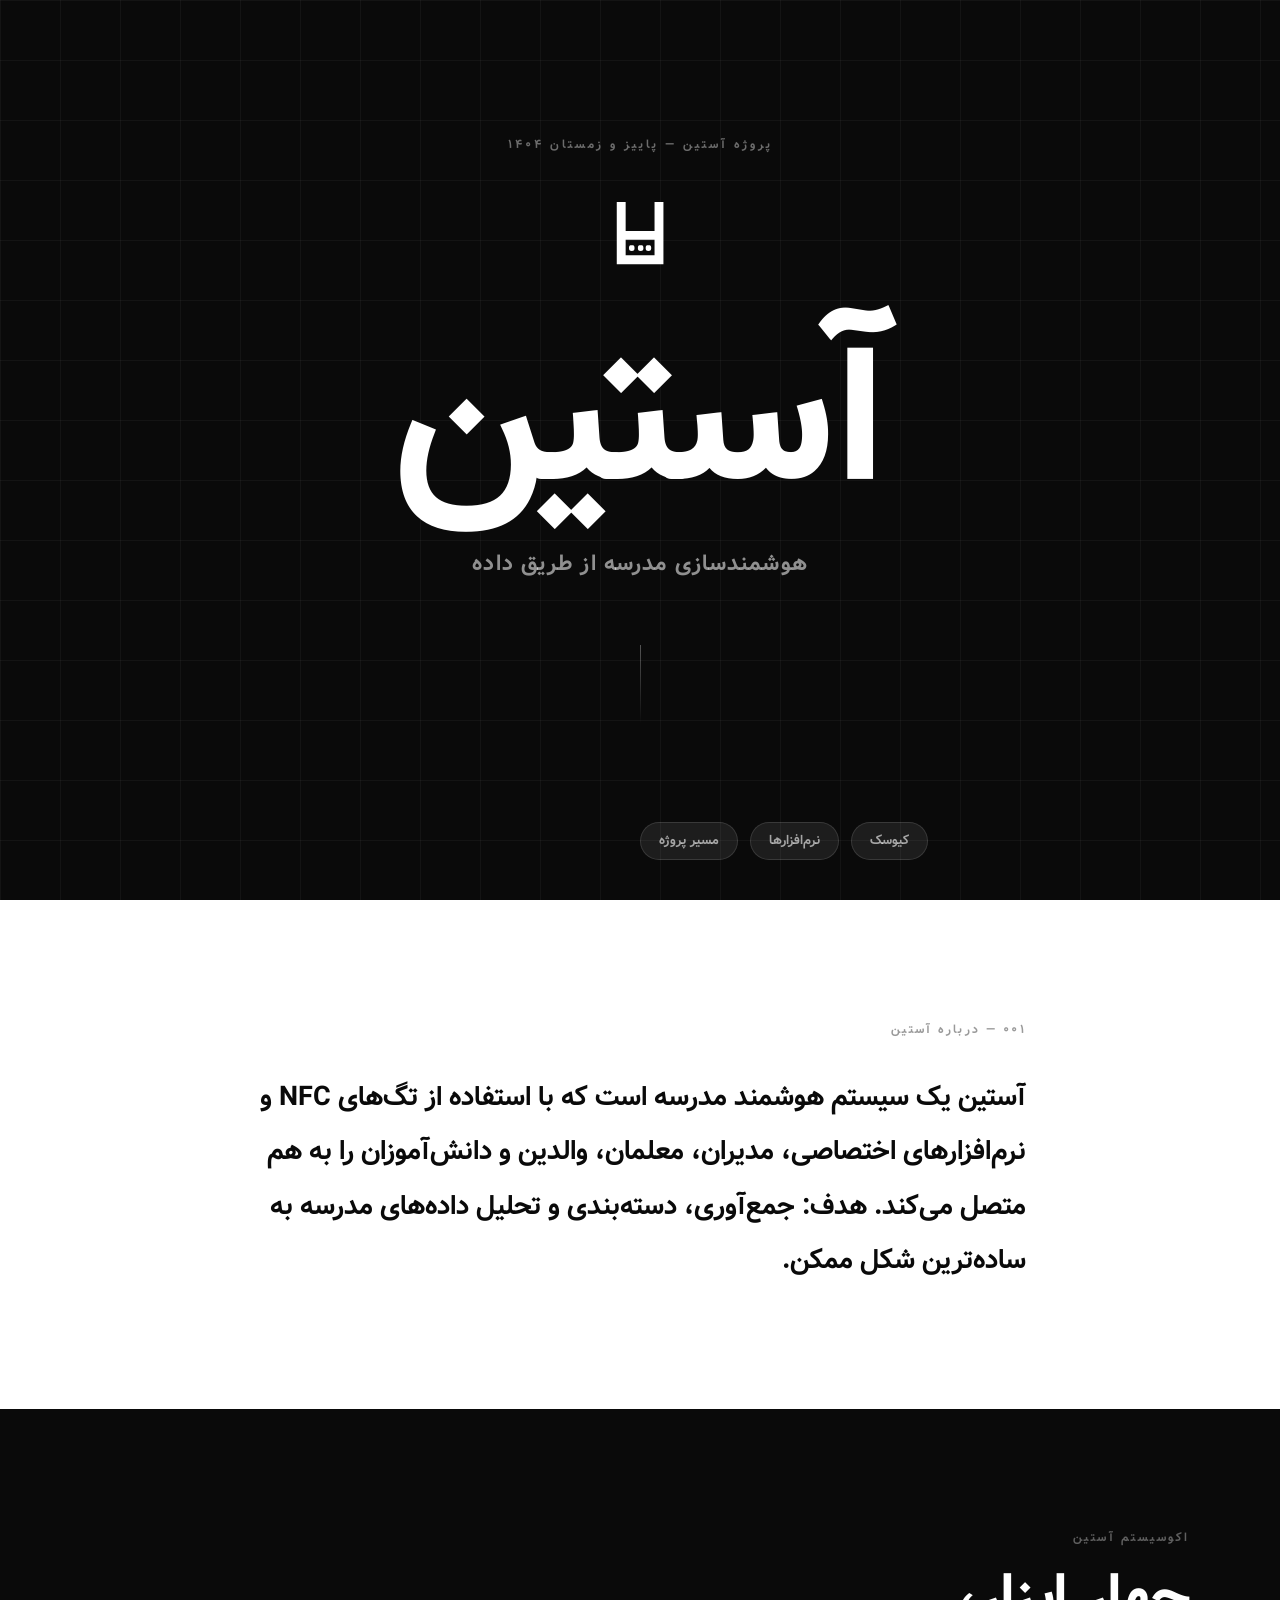
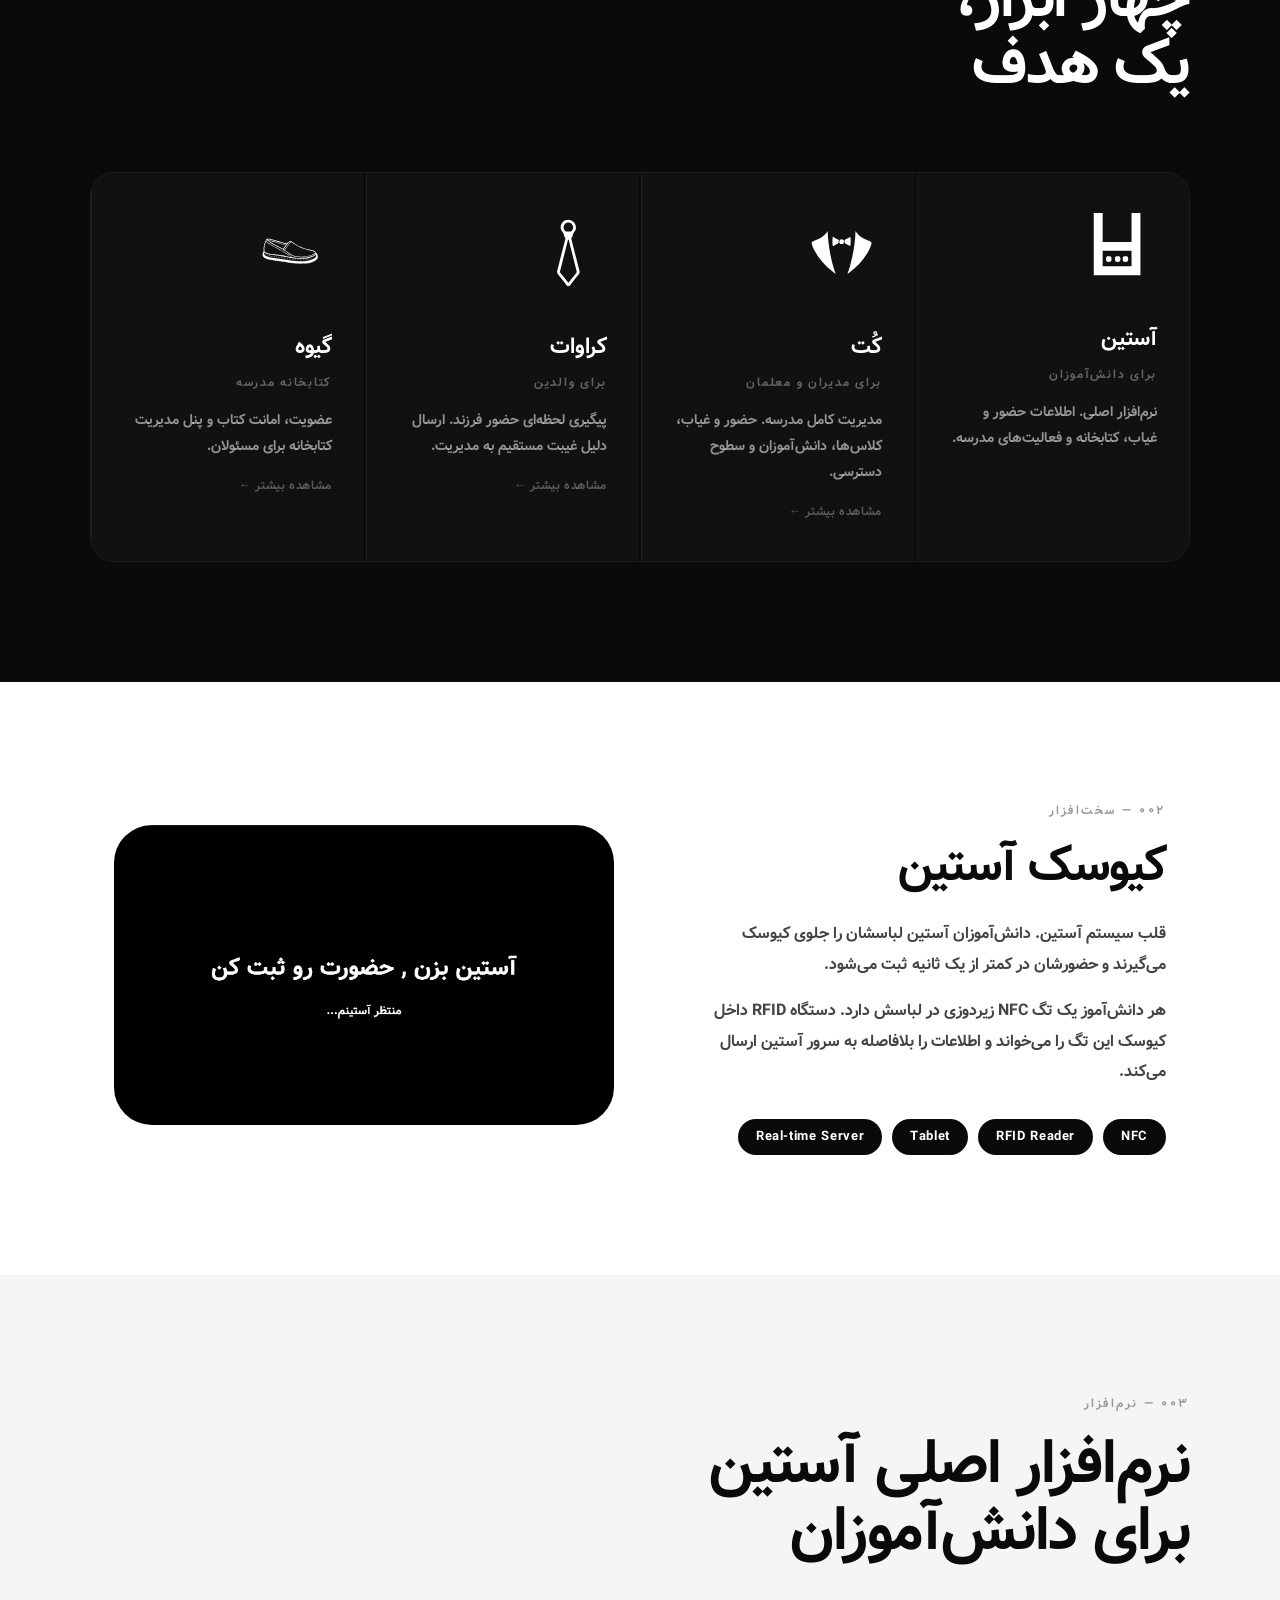
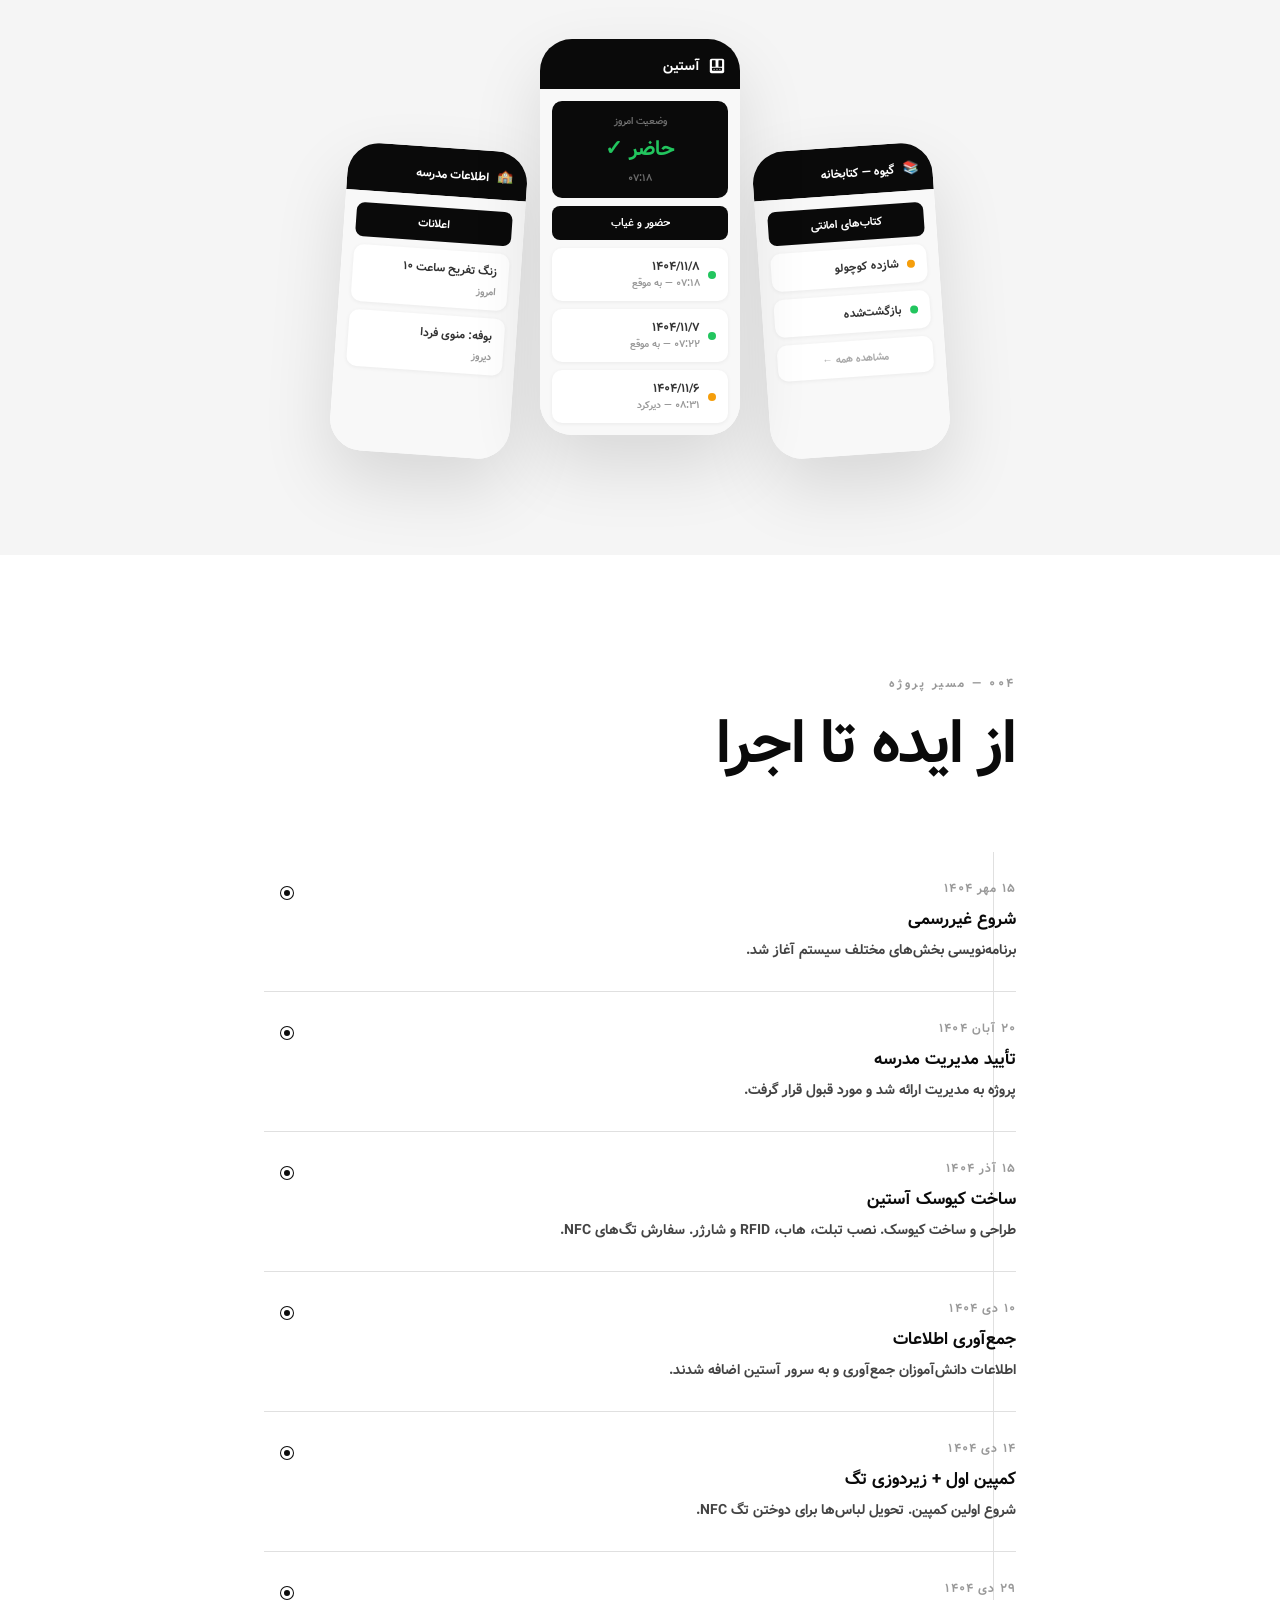
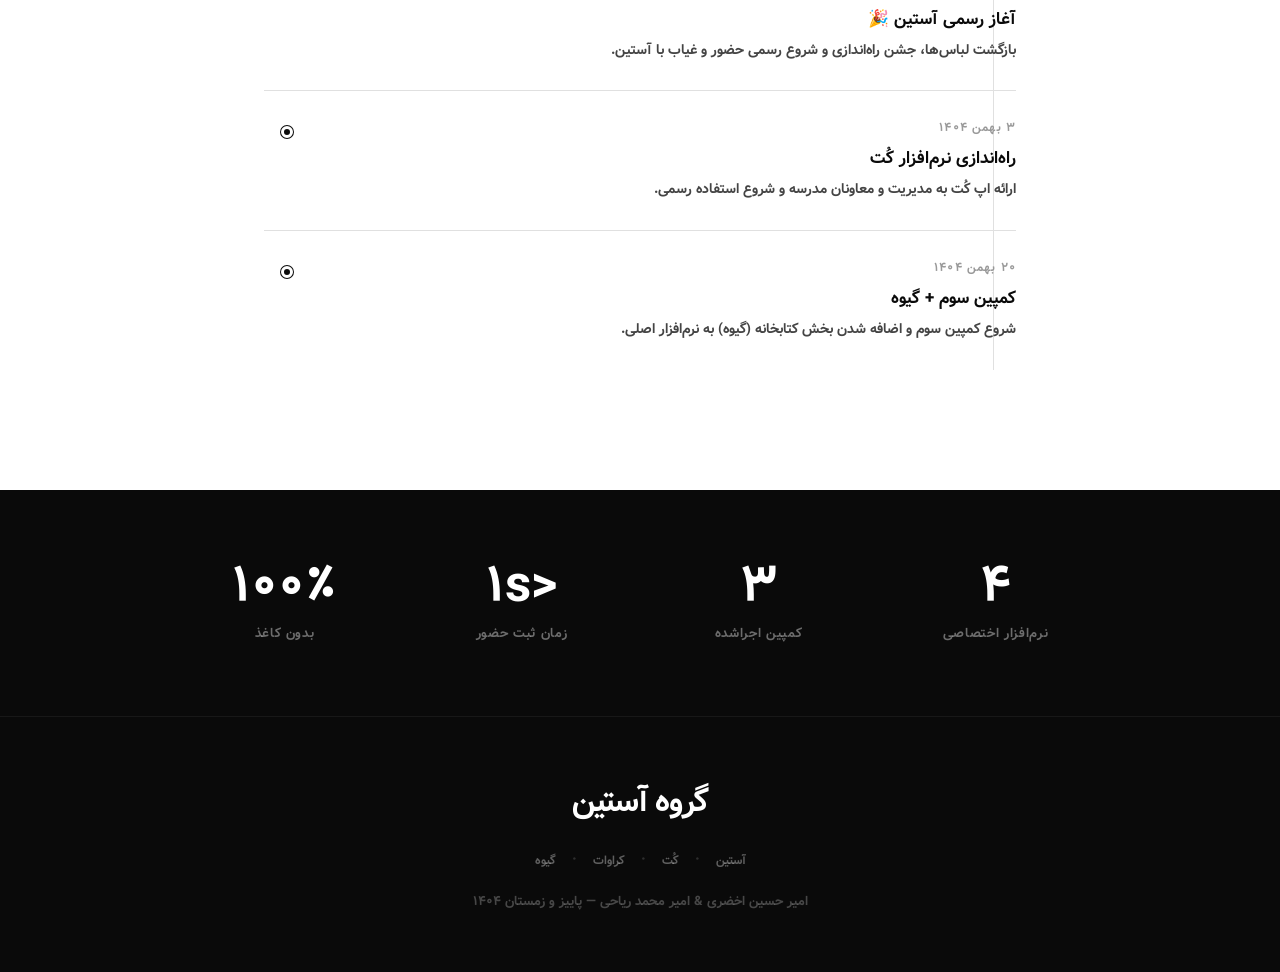
==== index.html @ 68e7158a "main commit" ====
<!DOCTYPE html>
<html lang="fa" dir="rtl">
<!-- Matomo -->
<script>
  var _paq = window._paq = window._paq || [];
  /* tracker methods like "setCustomDimension" should be called before "trackPageView" */
  _paq.push(['trackPageView']);
  _paq.push(['enableLinkTracking']);
  (function() {
    var u="//matomo-furat2.chbk.dev/";
    _paq.push(['setTrackerUrl', u+'matomo.php']);
    _paq.push(['setSiteId', '1']);
    var d=document, g=d.createElement('script'), s=d.getElementsByTagName('script')[0];
    g.async=true; g.src=u+'matomo.js'; s.parentNode.insertBefore(g,s);
  })();
</script>
<!-- End Matomo Code -->
<head>
  <meta charset="UTF-8">
  <meta name="viewport" content="width=device-width, initial-scale=1.0">
  <title>آستین — مدرسه هوشمند</title>
     <link rel="icon" href="./astin.svg" type="image/x-icon">

  <style>
    :root {
      --black: #0a0a0a;
      --white: #ffffff;
      --gray-1: #f5f5f5;
      --gray-2: #e0e0e0;
      --gray-3: #999;
      --gray-4: #444;
      --accent: #ffffff;
    }

    * { margin: 0; padding: 0; box-sizing: border-box; }

    html { scroll-behavior: smooth; }



@font-face {

  font-family: "Vazirmatn";

  src: url("./Vazir-Bold.ttf") format("truetype");

  font-weight: 100 900;

  font-style: normal;

}

    body {
      font-family: 'Vazirmatn', sans-serif;
      background: var(--white);
      color: var(--black);
      overflow-x: hidden;
    }

    

    /* ========== HERO ========== */
    .hero {
      background: var(--black);
      min-height: 100vh;
      display: flex;
      flex-direction: column;
      justify-content: center;
      align-items: center;
      text-align: center;
      padding: 80px 24px 120px;
      position: relative;
      overflow: hidden;
    }

    .hero::before {
      content: '';
      position: absolute;
      inset: 0;
      background-image:
        linear-gradient(rgba(255,255,255,0.04) 1px, transparent 1px),
        linear-gradient(90deg, rgba(255,255,255,0.04) 1px, transparent 1px);
      background-size: 60px 60px;
      pointer-events: none;
    }

    .hero-eyebrow {
      font-size: 0.75rem;
      font-weight: 600;
      letter-spacing: 0.25em;
      color: rgba(255,255,255,0.4);
      text-transform: uppercase;
      margin-bottom: 48px;
      opacity: 0;
      animation: fadeUp 0.6s ease 0.2s forwards;
    }

    .hero-logo {
      margin-bottom: 40px;
      opacity: 0;
      animation: fadeUp 0.7s ease 0.35s forwards;
    }

    .hero-logo svg {
      width: 90px; height: 90px;
      filter: drop-shadow(0 0 40px rgba(255,255,255,0.15));
    }

    .hero h1 {
      font-size: clamp(5rem, 18vw, 13rem);
      font-weight: 900;
      color: var(--white);
      line-height: 0.9;
      letter-spacing: -0.04em;
      opacity: 0;
      animation: fadeUp 0.8s ease 0.5s forwards;
    }

    .hero-tagline {
      font-size: clamp(1rem, 2.5vw, 1.4rem);
      font-weight: 300;
      color: rgba(255,255,255,0.55);
      margin-top: 28px;
      letter-spacing: 0.05em;
      opacity: 0;
      animation: fadeUp 0.7s ease 0.75s forwards;
    }

    .hero-divider {
      width: 1px;
      height: 80px;
      background: linear-gradient(to bottom, rgba(255,255,255,0.3), transparent);
      margin: 64px auto 0;
      opacity: 0;
      animation: fadeUp 0.6s ease 1s forwards;
    }

    /* ========== NAV PILLS ========== */
    .nav-pills {
      position: absolute;
      bottom: 40px;
      left: 50%;
      transform: translateX(-50%);
      display: flex;
      gap: 12px;
      opacity: 0;
      animation: fadeUp 0.6s ease 1.1s forwards;
    }

    .nav-pill {
      background: rgba(255,255,255,0.08);
      border: 1px solid rgba(255,255,255,0.12);
      color: rgba(255,255,255,0.6);
      padding: 8px 18px;
      border-radius: 100px;
      font-size: 0.8rem;
      font-weight: 500;
      text-decoration: none;
      transition: all 0.2s;
      white-space: nowrap;
    }

    .nav-pill:hover {
      background: rgba(255,255,255,0.15);
      color: #fff;
    }

    /* ========== INTRO ========== */
    .intro {
      padding: 120px 24px;
      max-width: 820px;
      margin: 0 auto;
    }

    .intro-number {
      font-size: 0.75rem;
      font-weight: 700;
      letter-spacing: 0.2em;
      color: var(--gray-3);
      margin-bottom: 32px;
    }

    .intro p {
      font-size: clamp(1.3rem, 2.8vw, 1.7rem);
      font-weight: 300;
      line-height: 2;
      color: var(--black);
      opacity: 0;
      transform: translateY(30px);
      transition: all 0.8s ease;
    }

    .intro p.visible {
      opacity: 1;
      transform: translateY(0);
    }

    .intro strong { font-weight: 800; }

    /* ========== ECOSYSTEM ========== */
    .ecosystem {
      background: var(--black);
      padding: 120px 24px;
    }

    .ecosystem-inner {
      max-width: 1100px;
      margin: 0 auto;
    }

    .section-label {
      font-size: 0.72rem;
      font-weight: 700;
      letter-spacing: 0.22em;
      text-transform: uppercase;
      color: rgba(255,255,255,0.35);
      margin-bottom: 20px;
    }

    .section-label.dark { color: var(--gray-3); }

    .section-title {
      font-size: clamp(2.2rem, 5vw, 3.8rem);
      font-weight: 900;
      color: var(--white);
      line-height: 1.1;
      letter-spacing: -0.02em;
      margin-bottom: 72px;
    }

    .section-title.dark { color: var(--black); }

    .apps-grid {
      display: grid;
      grid-template-columns: repeat(auto-fit, minmax(240px, 1fr));
      gap: 2px;
      border: 1px solid rgba(255,255,255,0.08);
      border-radius: 24px;
      overflow: hidden;
    }

    .app-card {
      background: #111;
      padding: 40px 32px;
      border-left: 1px solid rgba(255,255,255,0.06);
      opacity: 0;
      transform: translateY(24px);
      transition: all 0.5s ease;
      cursor: default;
    }

    .app-card:first-child { border-left: none; }

    .app-card.visible {
      opacity: 1;
      transform: translateY(0);
    }

    .app-card:hover { background: #1a1a1a; }

    a.app-card {
      cursor: pointer;
      display: block;
      text-decoration: none;
    }

    a.app-card:hover {
      background: #222;
      transform: translateY(-3px);
    }

    .app-link-hint {
      margin-top: 16px;
      font-size: 0.78rem;
      color: rgba(255,255,255,0.3);
      font-weight: 600;
      letter-spacing: 0.05em;
      transition: color 0.2s;
    }

    a.app-card:hover .app-link-hint { color: rgba(255,255,255,0.7); }

    .app-icon {
      font-size: 2rem;
      margin-bottom: 20px;
      display: block;
    }

    .app-name {
      font-size: 1.4rem;
      font-weight: 800;
      color: var(--white);
      margin-bottom: 10px;
      letter-spacing: -0.01em;
    }

    .app-for {
      font-size: 0.72rem;
      font-weight: 600;
      letter-spacing: 0.15em;
      color: rgba(255,255,255,0.35);
      margin-bottom: 16px;
      text-transform: uppercase;
    }

    .app-desc {
      font-size: 0.9rem;
      color: rgba(255,255,255,0.55);
      line-height: 1.8;
    }

    /* ========== KIOSK SECTION ========== */
    .kiosk-section {
      padding: 120px 24px;
      max-width: 1100px;
      margin: 0 auto;
      display: grid;
      grid-template-columns: 1fr 1fr;
      gap: 80px;
      align-items: center;
    }

    .kiosk-text h2 {
      font-size: clamp(2rem, 4vw, 3rem);
      font-weight: 900;
      line-height: 1.15;
      letter-spacing: -0.02em;
      margin-bottom: 24px;
      margin-top: 20px;
    }

    .kiosk-text p {
      font-size: 1rem;
      color: var(--gray-4);
      line-height: 1.9;
      margin-bottom: 16px;
    }

    .tech-tags {
      display: flex;
      flex-wrap: wrap;
      gap: 10px;
      margin-top: 32px;
    }

    .tech-tag {
      background: var(--black);
      color: var(--white);
      padding: 8px 18px;
      border-radius: 100px;
      font-size: 0.8rem;
      font-weight: 600;
      letter-spacing: 0.05em;
    }

    .kiosk-visual {
      opacity: 0;
      transform: translateX(-30px);
      transition: all 0.8s ease;
    }

    .kiosk-visual.visible {
      opacity: 1;
      transform: translateX(0);
    }

    /* ========== APP SECTION ========== */
    .app-section {
      background: var(--gray-1);
      padding: 120px 24px;
    }

    .app-inner { max-width: 1100px; margin: 0 auto; }

    .phones-row {
      display: flex;
      gap: 20px;
      margin-top: 64px;
      justify-content: center;
      align-items: flex-end;
    }

    .phone-mock {
      background: var(--white);
      border-radius: 32px;
      box-shadow: 0 30px 70px rgba(0,0,0,0.12);
      overflow: hidden;
      opacity: 0;
      transition: all 0.7s ease;
    }

    .phone-mock.visible { opacity: 1; }

    .phone-mock:nth-child(1) { width: 180px; transform: rotate(-4deg) translateY(20px); }
    .phone-mock:nth-child(2) { width: 200px; transform: translateY(0); z-index: 2; }
    .phone-mock:nth-child(3) { width: 180px; transform: rotate(4deg) translateY(20px); }

    .phone-mock:nth-child(1).visible { transform: rotate(-4deg) translateY(20px); }
    .phone-mock:nth-child(2).visible { transform: translateY(0); }
    .phone-mock:nth-child(3).visible { transform: rotate(4deg) translateY(20px); }

    .p-header {
      padding: 16px 14px 12px;
      font-size: 0.8rem;
      font-weight: 700;
      display: flex;
      align-items: center;
      gap: 8px;
      color: var(--white);
    }

    .p-body {
      padding: 12px;
      display: flex;
      flex-direction: column;
      gap: 8px;
      background: #f8f8f8;
      min-height: 260px;
    }

    .p-row {
      background: var(--white);
      border-radius: 10px;
      padding: 10px 12px;
      font-size: 0.72rem;
      color: #333;
      display: flex;
      align-items: center;
      gap: 8px;
      box-shadow: 0 1px 4px rgba(0,0,0,0.06);
    }

    .p-dot {
      width: 8px; height: 8px;
      border-radius: 50%;
      flex-shrink: 0;
    }

    .p-chip {
      background: var(--black);
      color: var(--white);
      border-radius: 8px;
      padding: 8px 10px;
      font-size: 0.7rem;
      font-weight: 700;
      text-align: center;
    }

    /* ========== TIMELINE ========== */
    .timeline-section {
      padding: 120px 24px;
      max-width: 800px;
      margin: 0 auto;
    }

    .timeline {
      margin-top: 60px;
      position: relative;
    }

    .timeline::before {
      content: '';
      position: absolute;
      right: 22px;
      top: 0; bottom: 0;
      width: 1px;
      background: var(--gray-2);
    }

    .tl-item {
      display: grid;
      grid-template-columns: 1fr 46px;
      gap: 20px;
      padding: 28px 0;
      border-bottom: 1px solid var(--gray-2);
      opacity: 0;
      transform: translateX(20px);
      transition: all 0.5s ease;
    }

    .tl-item:last-child { border-bottom: none; }
    .tl-item.visible { opacity: 1; transform: translateX(0); }

    .tl-date {
      font-size: 0.72rem;
      font-weight: 700;
      letter-spacing: 0.1em;
      color: var(--gray-3);
      margin-bottom: 8px;
    }

    .tl-title {
      font-size: 1.05rem;
      font-weight: 700;
      color: var(--black);
      margin-bottom: 6px;
    }

    .tl-desc {
      font-size: 0.88rem;
      color: var(--gray-4);
      line-height: 1.7;
    }

    .tl-dot-wrap {
      display: flex;
      justify-content: center;
      padding-top: 4px;
    }

    .tl-dot {
      width: 12px; height: 12px;
      border-radius: 50%;
      background: var(--black);
      border: 3px solid var(--white);
      box-shadow: 0 0 0 1px var(--black);
      flex-shrink: 0;
      margin-top: 3px;
    }

    /* ========== STATS ========== */
    .stats-bar {
      background: var(--black);
      padding: 72px 24px;
    }

    .stats-inner {
      max-width: 900px;
      margin: 0 auto;
      display: grid;
      grid-template-columns: repeat(auto-fit, minmax(180px, 1fr));
      gap: 48px;
      text-align: center;
    }

    .stat-item {
      opacity: 0;
      transform: translateY(20px);
      transition: all 0.6s ease;
    }

    .stat-item.visible { opacity: 1; transform: translateY(0); }

    .stat-num {
      font-size: 3.2rem;
      font-weight: 900;
      color: var(--white);
      line-height: 1;
    }

    .stat-label {
      font-size: 0.82rem;
      color: rgba(255,255,255,0.4);
      margin-top: 10px;
      letter-spacing: 0.05em;
    }

    /* ========== FOOTER ========== */
    footer {
      background: var(--black);
      border-top: 1px solid rgba(255,255,255,0.06);
      padding: 60px 24px;
      display: flex;
      flex-direction: column;
      align-items: center;
      gap: 20px;
      text-align: center;
    }

    .footer-logo {
      font-size: 2rem;
      font-weight: 900;
      color: var(--white);
      letter-spacing: -0.04em;
    }

    .footer-apps {
      display: flex;
      gap: 16px;
      flex-wrap: wrap;
      justify-content: center;
    }

    .footer-app {
      font-size: 0.78rem;
      color: rgba(255,255,255,0.35);
      font-weight: 500;
    }

    .footer-sep { color: rgba(255,255,255,0.15); }

    footer p {
      font-size: 0.8rem;
      color: rgba(255,255,255,0.25);
    }

    /* ========== ANIMATIONS ========== */
    @keyframes fadeUp {
      from { opacity: 0; transform: translateY(28px); }
      to   { opacity: 1; transform: translateY(0); }
    }

    @keyframes pulse {
      0%, 100% { opacity: 1; }
      50% { opacity: 0.4; }
    }

    /* ========== RESPONSIVE ========== */
    @media (max-width: 768px) {
      .kiosk-section { grid-template-columns: 1fr; gap: 48px; }
      .phones-row .phone-mock:nth-child(1),
      .phones-row .phone-mock:nth-child(3) { display: none; }
      .phone-mock:nth-child(2) { width: 220px !important; }
    }

    /* ========== IMAGE STYLES ========== */
    img[src$="./astin.svg"] {
      filter: invert(1) brightness(2);
      width: 80px;
      height: 80px;
    }

    img[src$="./keravat.svg"] {
      filter: brightness(0) saturate(100%) invert(100%);
      width: 80px;
      height: 80px;
    }

    img[src$="./geve.svg"] {
      filter: brightness(0) saturate(100%) invert(100%);
      width: 80px;
      height: 80px;
      object-fit: cover;
    }

    img[src$="./cote.svg"] {
      filter: invert(1) brightness(2);
      width: 80px;
      height: 80px;
    }

    .kiosk-box img {
      width: 80px;
      height: 80px;
      border-radius: 10%;
      object-fit: cover;
    }

    img[src$="./kiosk.png"] {
      width: 500px;
      height: 300px;
      border-radius: 1cm;
      object-fit: cover;
    }
    a { 
      text-decoration: none;
    }
  </style>
</head>
<body>

<!-- ===== HERO ===== -->
<section class="hero">
  <div class="hero-eyebrow">پروژه آستین — پاییز و زمستان ۱۴۰۴</div>

  <div class="hero-logo">
    <img src="./astin.svg" alt="">
  </div>

  <h1>آستین</h1>
  <p class="hero-tagline">هوشمندسازی مدرسه از طریق داده</p>

  <div class="hero-divider"></div>

  <nav class="nav-pills">
    <a href="#kiosk" class="nav-pill">کیوسک</a>
    <a href="#apps" class="nav-pill">نرم‌افزارها</a>
    <a href="#timeline" class="nav-pill">مسیر پروژه</a>
  </nav>
</section>

<!-- ===== INTRO ===== -->
<section class="intro">
  <div class="intro-number">۰۰۱ — درباره آستین</div>
  <p>
    آستین یک سیستم <strong>هوشمند مدرسه</strong> است که با استفاده از
    <strong>تگ‌های NFC</strong> و نرم‌افزارهای اختصاصی، مدیران، معلمان،
    والدین و دانش‌آموزان را به هم متصل می‌کند.
    هدف: <strong>جمع‌آوری، دسته‌بندی و تحلیل داده‌های مدرسه</strong>
    به ساده‌ترین شکل ممکن.
  </p>
</section>

<!-- ===== ECOSYSTEM ===== -->
<section class="ecosystem">
  <div class="ecosystem-inner">
    <div class="section-label">اکوسیستم آستین</div>
    <h2 class="section-title">چهار ابزار،<br>یک هدف</h2>

    <div class="apps-grid">
      <div class="app-card">
        <img src="./astin.svg" alt="">
        <span class="app-icon"></span>
        <div class="app-name">آستین</div>
        <div class="app-for">برای دانش‌آموزان</div>
        <p class="app-desc">نرم‌افزار اصلی. اطلاعات حضور و غیاب، کتابخانه و فعالیت‌های مدرسه.</p>
      </div>
      <a href="/coat" class="app-card">
        <span class="app-icon">
          <img src="./cote.svg" alt="">
        </span>
        <div class="app-name">کُت</div>
        <div class="app-for">برای مدیران و معلمان</div>
        <p class="app-desc">مدیریت کامل مدرسه. حضور و غیاب، کلاس‌ها، دانش‌آموزان و سطوح دسترسی.</p>
        <div class="app-link-hint">مشاهده بیشتر ←</div>
      </a>
      <a href="/keravat" class="app-card">
        <span class="app-icon">
          <img src="./keravat.svg" alt="">
        </span>
        <div class="app-name">کراوات</div>
        <div class="app-for">برای والدین</div>
        <p class="app-desc">پیگیری لحظه‌ای حضور فرزند. ارسال دلیل غیبت مستقیم به مدیریت.</p>
        <div class="app-link-hint">مشاهده بیشتر ←</div>
      </a>
      <a href="/giveh" class="app-card">
        <span class="app-icon">
          <img src="./geve.svg" alt="">
        </span>
        <div class="app-name">گیوه</div>
        <div class="app-for">کتابخانه مدرسه</div>
        <p class="app-desc">عضویت، امانت کتاب و پنل مدیریت کتابخانه برای مسئولان.</p>
        <div class="app-link-hint">مشاهده بیشتر ←</div>
      </a>
    </div>
  </div>
</section>

<!-- ===== KIOSK ===== -->
<section class="kiosk-section" id="kiosk">
  <div class="kiosk-text">
    <div class="section-label dark">۰۰۲ — سخت‌افزار</div>
    <h2>کیوسک آستین</h2>
    <p>
      قلب سیستم آستین. دانش‌آموزان آستین لباسشان را جلوی کیوسک می‌گیرند
      و حضورشان در کمتر از یک ثانیه ثبت می‌شود.
    </p>
    <p>
      هر دانش‌آموز یک <strong>تگ NFC زیردوزی</strong> در لباسش دارد.
      دستگاه RFID داخل کیوسک این تگ را می‌خواند و اطلاعات را
      بلافاصله به سرور آستین ارسال می‌کند.
    </p>
    <div class="tech-tags">
      <span class="tech-tag">NFC</span>
      <span class="tech-tag">RFID Reader</span>
      <span class="tech-tag">Tablet</span>
      <span class="tech-tag">Real-time Server</span>
    </div>
  </div>

  <div class="kiosk-visual">
    <img src="./kiosk.png" alt="">
  </div>
</section>

<!-- ===== APP SECTION ===== -->
<section class="app-section" id="apps">
  <div class="app-inner">
    <div class="section-label dark">۰۰۳ — نرم‌افزار</div>
    <h2 class="section-title dark">نرم‌افزار اصلی آستین<br>برای دانش‌آموزان</h2>

    <div class="phones-row">
      <div class="phone-mock">
        <div class="p-header" style="background:#0a0a0a;">
          <span>📚</span>
          <span style="font-size:0.75rem;">گیوه — کتابخانه</span>
        </div>
        <div class="p-body">
          <div class="p-chip">کتاب‌های امانتی</div>
          <div class="p-row">
            <div class="p-dot" style="background:#f59e0b;"></div>
            <span>شازده کوچولو</span>
          </div>
          <div class="p-row">
            <div class="p-dot" style="background:#22c55e;"></div>
            <span>بازگشت‌شده</span>
          </div>
          <div class="p-row" style="color:#aaa; font-size:0.65rem; justify-content:center;">مشاهده همه ←</div>
        </div>
      </div>

      <div class="phone-mock">
        <div class="p-header" style="background:#0a0a0a; font-size:0.9rem;">
          <svg width="18" height="18" viewBox="0 0 100 100" fill="white">
            <rect x="10" y="10" width="80" height="80" rx="10" fill="white"/>
            <rect x="22" y="18" width="20" height="36" rx="3" fill="#0a0a0a"/>
            <rect x="58" y="18" width="20" height="36" rx="3" fill="#0a0a0a"/>
            <rect x="22" y="60" width="56" height="16" rx="4" fill="#0a0a0a"/>
            <circle cx="34" cy="68" r="3" fill="white"/>
            <circle cx="50" cy="68" r="3" fill="white"/>
            <circle cx="66" cy="68" r="3" fill="white"/>
          </svg>
          <span>آستین</span>
        </div>
        <div class="p-body">
          <div style="background:#0a0a0a; border-radius:10px; padding:12px; color:#fff; text-align:center;">
            <div style="font-size:0.65rem; color:rgba(255,255,255,0.4); margin-bottom:4px;">وضعیت امروز</div>
            <div style="font-size:1.3rem; font-weight:900; color:#22c55e;">حاضر ✓</div>
            <div style="font-size:0.65rem; color:rgba(255,255,255,0.4); margin-top:4px;">۰۷:۱۸</div>
          </div>
          <div class="p-chip">حضور و غیاب</div>
          <div class="p-row">
            <div class="p-dot" style="background:#22c55e;"></div>
            <div>
              <div style="font-size:0.72rem; font-weight:700;">۱۴۰۴/۱۱/۸</div>
              <div style="font-size:0.62rem; color:#999;">۰۷:۱۸ — به موقع</div>
            </div>
          </div>
          <div class="p-row">
            <div class="p-dot" style="background:#22c55e;"></div>
            <div>
              <div style="font-size:0.72rem; font-weight:700;">۱۴۰۴/۱۱/۷</div>
              <div style="font-size:0.62rem; color:#999;">۰۷:۲۲ — به موقع</div>
            </div>
          </div>
          <div class="p-row">
            <div class="p-dot" style="background:#f59e0b;"></div>
            <div>
              <div style="font-size:0.72rem; font-weight:700;">۱۴۰۴/۱۱/۶</div>
              <div style="font-size:0.62rem; color:#999;">۰۸:۳۱ — دیرکرد</div>
            </div>
          </div>
        </div>
      </div>

      <div class="phone-mock">
        <div class="p-header" style="background:#0a0a0a;">
          <span>🏫</span>
          <span style="font-size:0.75rem;">اطلاعات مدرسه</span>
        </div>
        <div class="p-body">
          <div class="p-chip">اعلانات</div>
          <div class="p-row" style="flex-direction:column; align-items:flex-start; gap:4px;">
            <span style="font-weight:700; font-size:0.72rem;">زنگ تفریح ساعت ۱۰</span>
            <span style="font-size:0.62rem; color:#999;">امروز</span>
          </div>
          <div class="p-row" style="flex-direction:column; align-items:flex-start; gap:4px;">
            <span style="font-weight:700; font-size:0.72rem;">بوفه: منوی فردا</span>
            <span style="font-size:0.62rem; color:#999;">دیروز</span>
          </div>
        </div>
      </div>
    </div>
  </div>
</section>

<!-- ===== TIMELINE ===== -->
<section class="timeline-section" id="timeline">
  <div class="section-label dark">۰۰۴ — مسیر پروژه</div>
  <h2 class="section-title dark">از ایده تا اجرا</h2>

  <div class="timeline">
    <div class="tl-item">
      <div class="tl-content">
        <div class="tl-date">۱۵ مهر ۱۴۰۴</div>
        <div class="tl-title">شروع غیررسمی</div>
        <div class="tl-desc">برنامه‌نویسی بخش‌های مختلف سیستم آغاز شد.</div>
      </div>
      <div class="tl-dot-wrap"><div class="tl-dot"></div></div>
    </div>
    <div class="tl-item">
      <div class="tl-content">
        <div class="tl-date">۲۰ آبان ۱۴۰۴</div>
        <div class="tl-title">تأیید مدیریت مدرسه</div>
        <div class="tl-desc">پروژه به مدیریت ارائه شد و مورد قبول قرار گرفت.</div>
      </div>
      <div class="tl-dot-wrap"><div class="tl-dot"></div></div>
    </div>
    <div class="tl-item">
      <div class="tl-content">
        <div class="tl-date">۱۵ آذر ۱۴۰۴</div>
        <div class="tl-title">ساخت کیوسک آستین</div>
        <div class="tl-desc">طراحی و ساخت کیوسک. نصب تبلت، هاب، RFID و شارژر. سفارش تگ‌های NFC.</div>
      </div>
      <div class="tl-dot-wrap"><div class="tl-dot"></div></div>
    </div>
    <div class="tl-item">
      <div class="tl-content">
        <div class="tl-date">۱۰ دی ۱۴۰۴</div>
        <div class="tl-title">جمع‌آوری اطلاعات</div>
        <div class="tl-desc">اطلاعات دانش‌آموزان جمع‌آوری و به سرور آستین اضافه شدند.</div>
      </div>
      <div class="tl-dot-wrap"><div class="tl-dot"></div></div>
    </div>
    <div class="tl-item">
      <div class="tl-content">
        <div class="tl-date">۱۴ دی ۱۴۰۴</div>
        <div class="tl-title">کمپین اول + زیردوزی تگ</div>
        <div class="tl-desc">شروع اولین کمپین. تحویل لباس‌ها برای دوختن تگ NFC.</div>
      </div>
      <div class="tl-dot-wrap"><div class="tl-dot"></div></div>
    </div>
    <div class="tl-item">
      <div class="tl-content">
        <div class="tl-date">۲۹ دی ۱۴۰۴</div>
        <div class="tl-title">آغاز رسمی آستین 🎉</div>
        <div class="tl-desc">بازگشت لباس‌ها، جشن راه‌اندازی و شروع رسمی حضور و غیاب با آستین.</div>
      </div>
      <div class="tl-dot-wrap"><div class="tl-dot"></div></div>
    </div>
    <div class="tl-item">
      <div class="tl-content">
        <div class="tl-date">۳ بهمن ۱۴۰۴</div>
        <div class="tl-title">راه‌اندازی نرم‌افزار کُت</div>
        <div class="tl-desc">ارائه اپ کُت به مدیریت و معاونان مدرسه و شروع استفاده رسمی.</div>
      </div>
      <div class="tl-dot-wrap"><div class="tl-dot"></div></div>
    </div>
    <div class="tl-item">
      <div class="tl-content">
        <div class="tl-date">۲۰ بهمن ۱۴۰۴</div>
        <div class="tl-title">کمپین سوم + گیوه</div>
        <div class="tl-desc">شروع کمپین سوم و اضافه شدن بخش کتابخانه (گیوه) به نرم‌افزار اصلی.</div>
      </div>
      <div class="tl-dot-wrap"><div class="tl-dot"></div></div>
    </div>
  </div>
</section>

<!-- ===== STATS ===== -->
<section class="stats-bar">
  <div class="stats-inner">
    <div class="stat-item">
      <div class="stat-num">۴</div>
      <div class="stat-label">نرم‌افزار اختصاصی</div>
    </div>
    <div class="stat-item">
      <div class="stat-num">۳</div>
      <div class="stat-label">کمپین اجراشده</div>
    </div>
    <div class="stat-item">
      <div class="stat-num">&lt;۱s</div>
      <div class="stat-label">زمان ثبت حضور</div>
    </div>
    <div class="stat-item">
      <div class="stat-num">۱۰۰٪</div>
      <div class="stat-label">بدون کاغذ</div>
    </div>
  </div>
</section>

<!-- ===== FOOTER ===== -->
<footer>
  <div class="footer-logo">گروه آستین</div>
  <div class="footer-apps">
    <a href="/coat">
    <span class="footer-app">آستین</span>
  </a>

    <span class="footer-sep">·</span>
  <a href="/coat">
      <span class="footer-app">کُت</span>
  </a>
    <span class="footer-sep">·</span>
    <a href="/keravat">
    <span class="footer-app">کراوات</span>
  </a>

    <span class="footer-sep">·</span>
    <a href="/giveh">
    <span class="footer-app">گیوه</span>
    </a>
  </div>
  <p>امیر حسین اخضری & امیر محمد ریاحی — پاییز و زمستان ۱۴۰۴</p>
</footer>

<script>
  const observer = new IntersectionObserver((entries) => {
    entries.forEach((entry) => {
      if (entry.isIntersecting) {
        const delay = entry.target.dataset.delay || 0;
        setTimeout(() => entry.target.classList.add('visible'), Number(delay));
        observer.unobserve(entry.target);
      }
    });
  }, { threshold: 0.12 });

  document.querySelectorAll(
    '.intro p, .app-card, .phone-mock, .tl-item, .stat-item, .kiosk-visual'
  ).forEach((el, i) => {
    el.dataset.delay = (i % 5) * 80;
    observer.observe(el);
  });
</script>
</body>
</html>
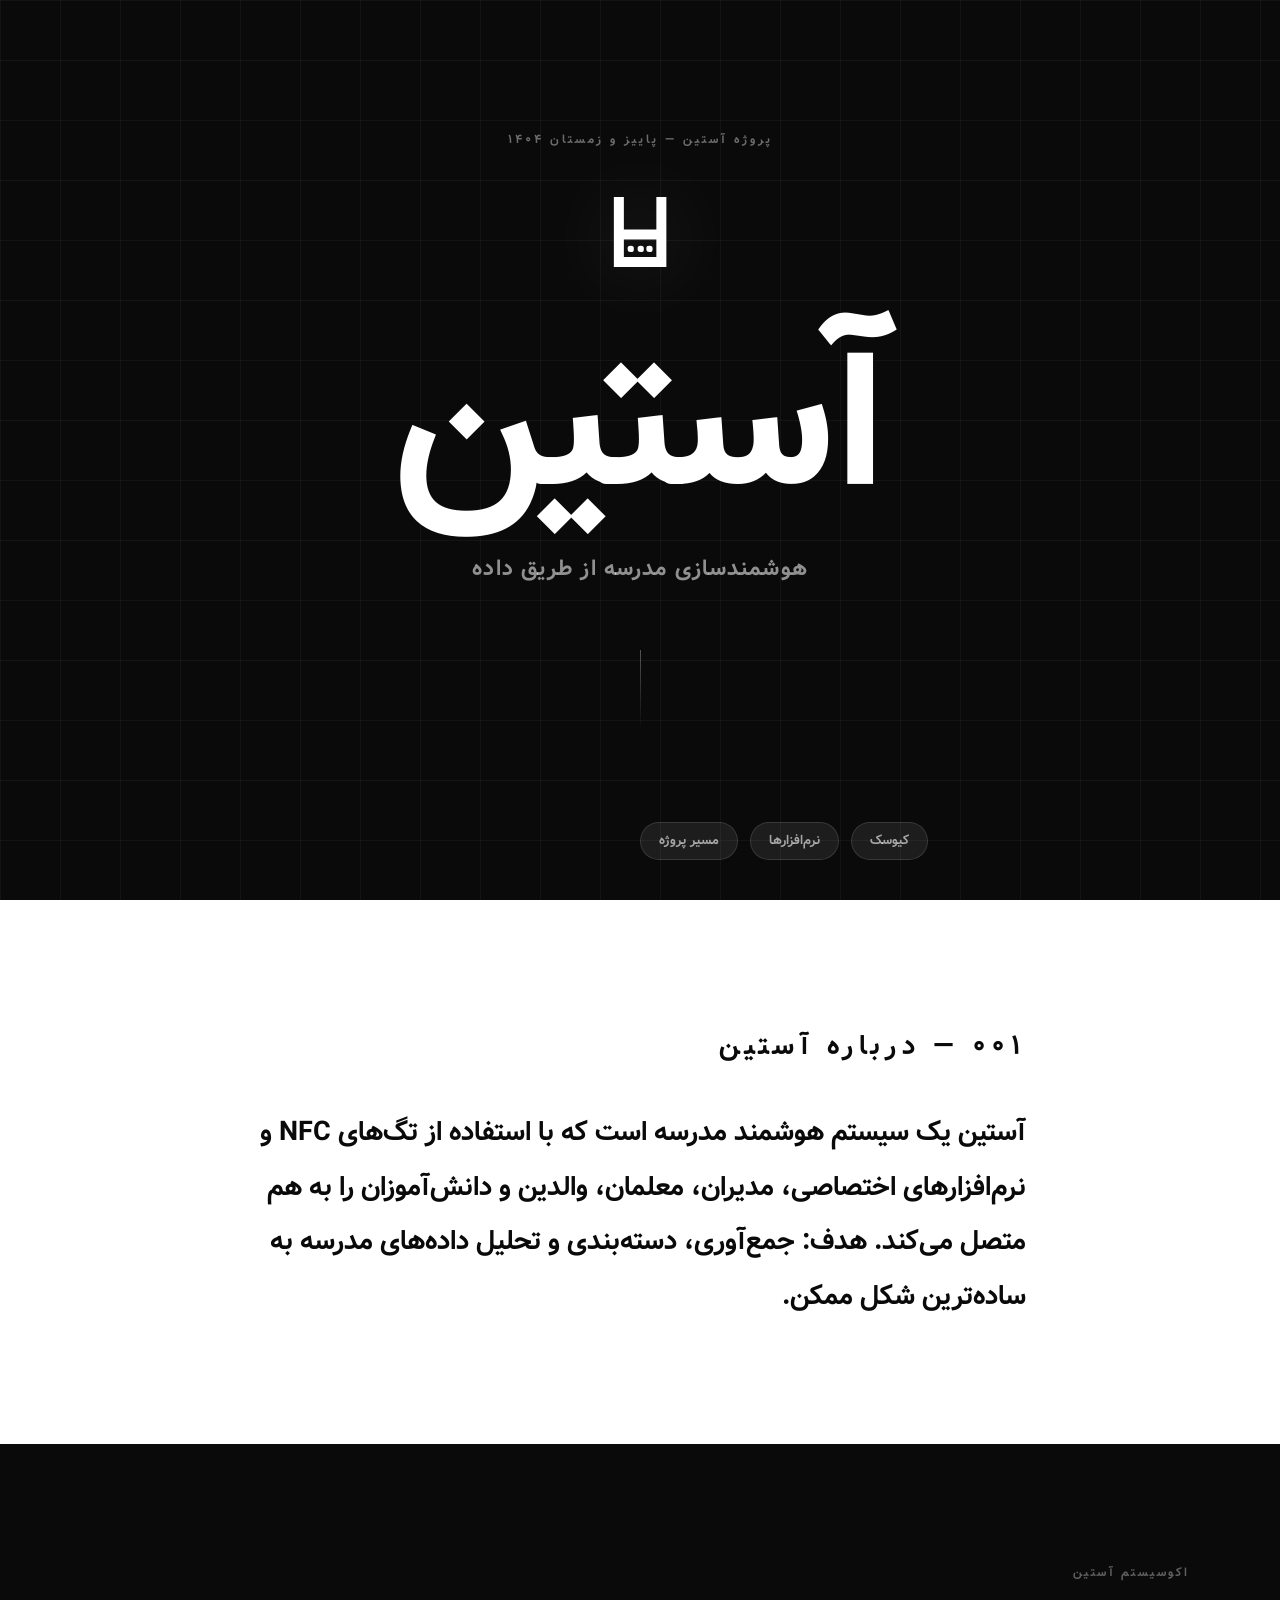
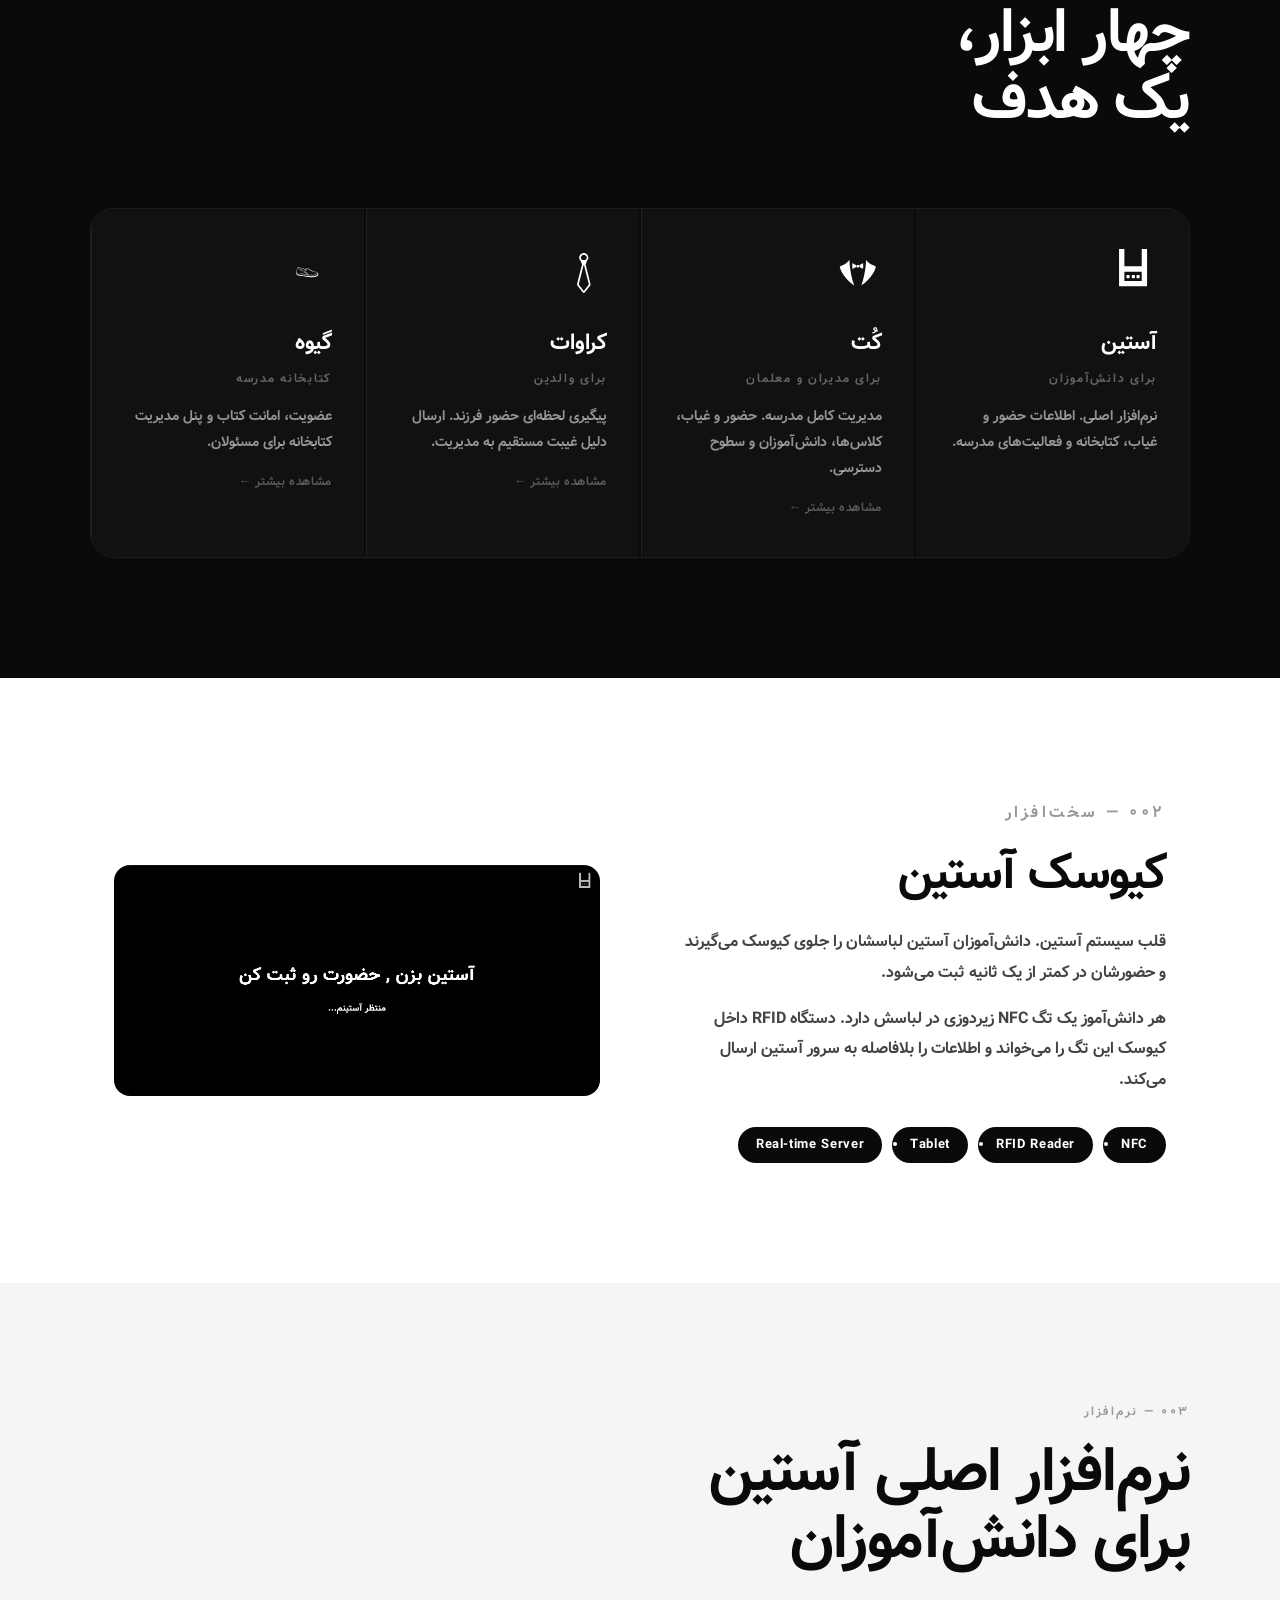
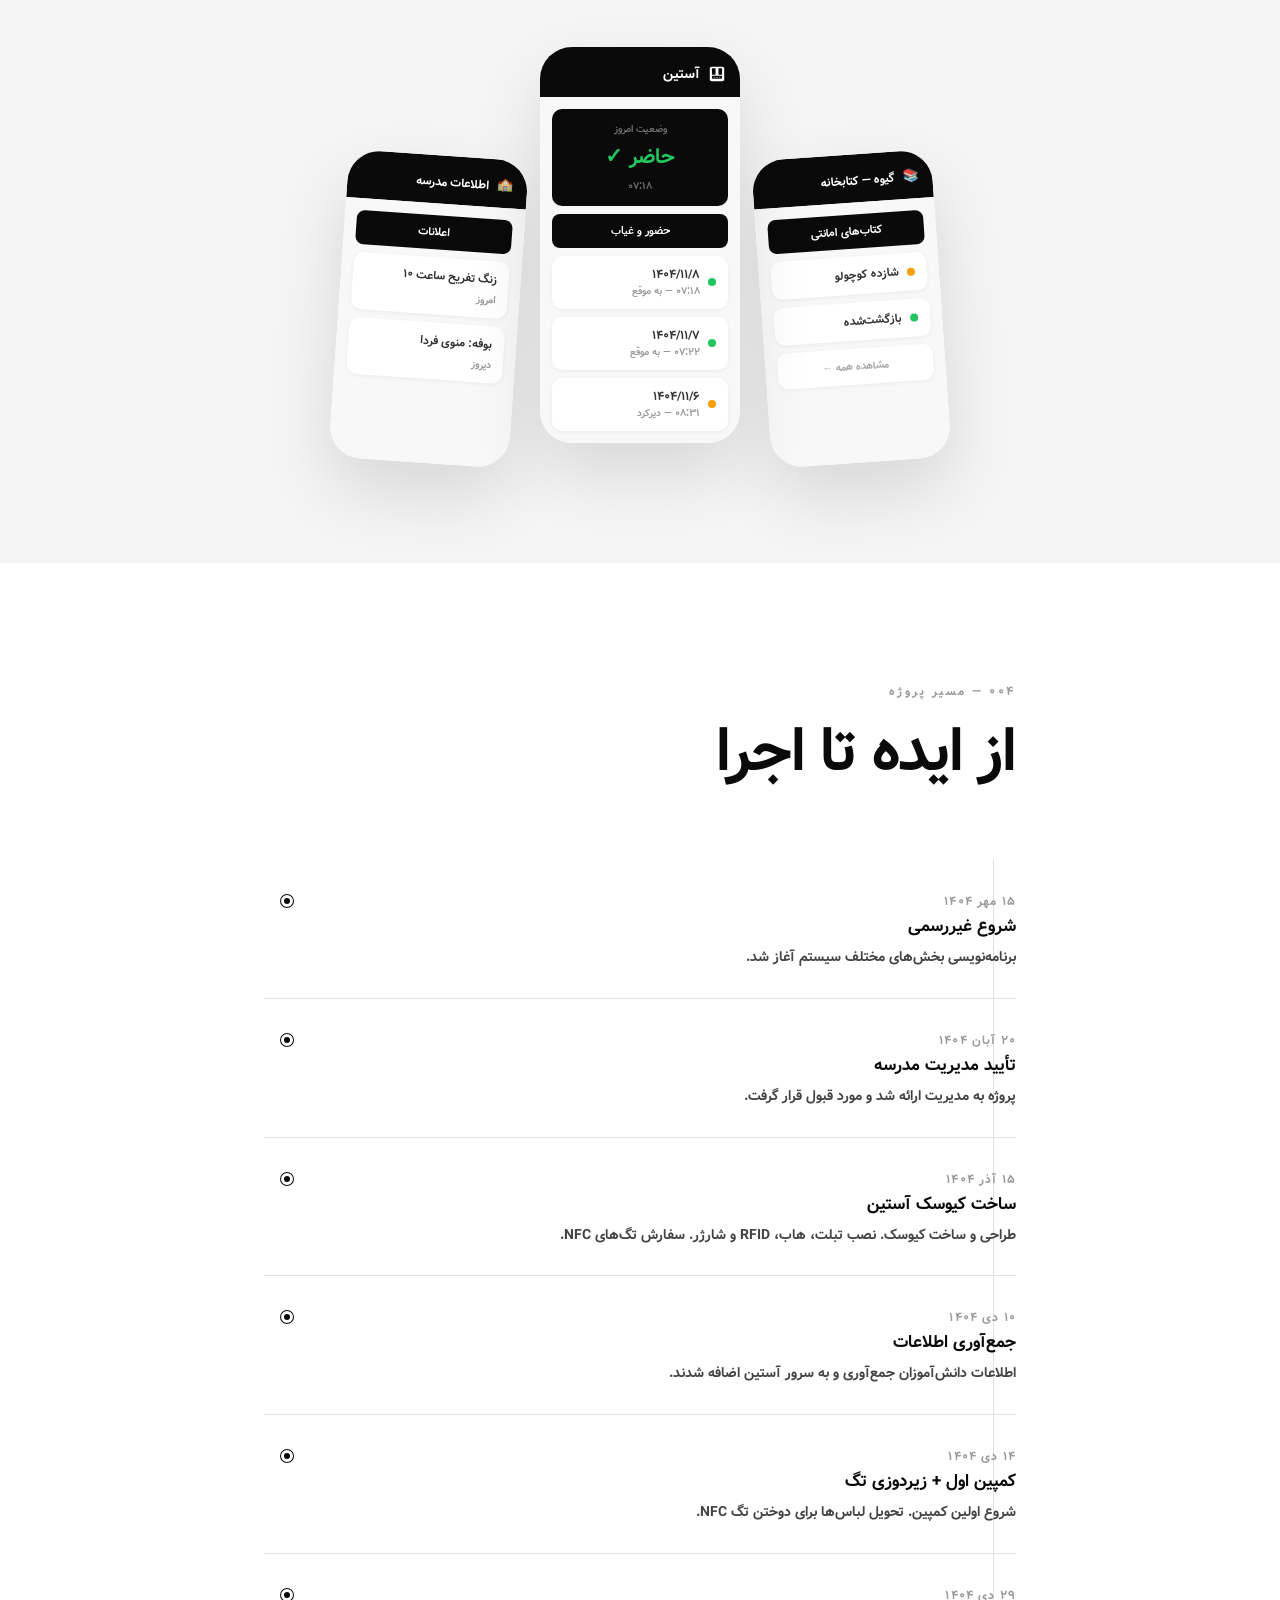
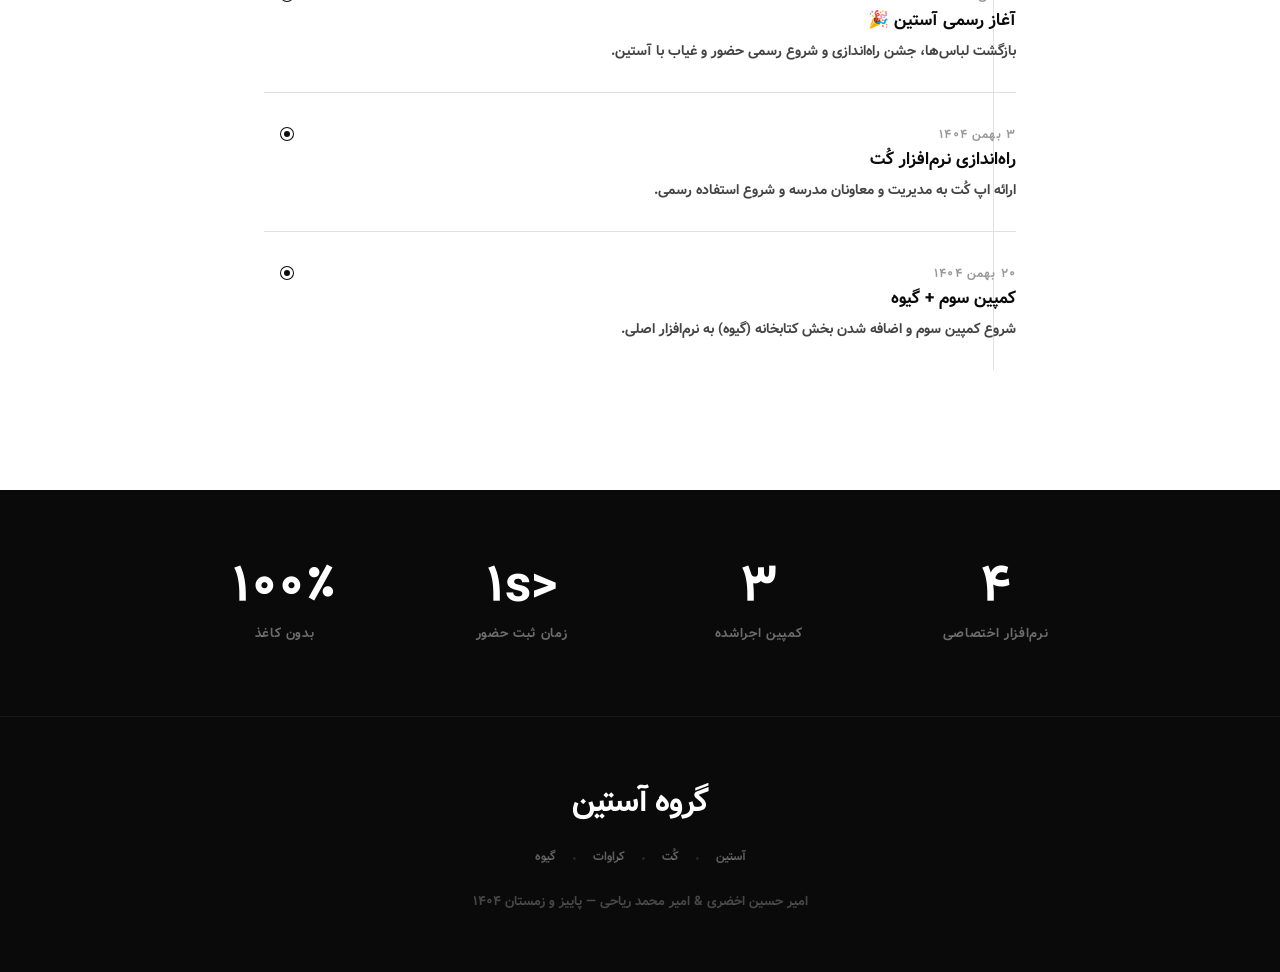
==== commit 013a09ff: "update main astin app static we update html file for make a better rank in google and some SEO updat" ====
--- a/index.html
+++ b/index.html
@@ -1,687 +1,115 @@
 <!DOCTYPE html>
 <html lang="fa" dir="rtl">
-<!-- Matomo -->
-<script>
-  var _paq = window._paq = window._paq || [];
-  /* tracker methods like "setCustomDimension" should be called before "trackPageView" */
-  _paq.push(['trackPageView']);
-  _paq.push(['enableLinkTracking']);
-  (function() {
-    var u="//matomo-furat2.chbk.dev/";
-    _paq.push(['setTrackerUrl', u+'matomo.php']);
-    _paq.push(['setSiteId', '1']);
-    var d=document, g=d.createElement('script'), s=d.getElementsByTagName('script')[0];
-    g.async=true; g.src=u+'matomo.js'; s.parentNode.insertBefore(g,s);
-  })();
-</script>
-<!-- End Matomo Code -->
 <head>
   <meta charset="UTF-8">
   <meta name="viewport" content="width=device-width, initial-scale=1.0">
-  <title>آستین — مدرسه هوشمند</title>
-     <link rel="icon" href="./astin.svg" type="image/x-icon">
-
-  <style>
-    :root {
-      --black: #0a0a0a;
-      --white: #ffffff;
-      --gray-1: #f5f5f5;
-      --gray-2: #e0e0e0;
-      --gray-3: #999;
-      --gray-4: #444;
-      --accent: #ffffff;
+
+  <!-- ══════════════════════════════════════════
+       SEO — Primary Meta Tags
+  ══════════════════════════════════════════ -->
+  <title>آستین — سیستم هوشمند حضور و غیاب مدرسه با تگ NFC</title>
+  <meta name="description"
+        content="آستین یک سیستم هوشمند مدرسه است که با تگ‌های NFC زیردوزی حضور و غیاب دانش‌آموزان را در کمتر از یک ثانیه ثبت می‌کند. شامل نرم‌افزارهای کُت، کراوات و گیوه برای مدیران، معلمان، والدین و دانش‌آموزان.">
+  <meta name="keywords"
+        content="سیستم حضور و غیاب مدرسه، هوشمندسازی مدرسه، NFC مدرسه، تگ NFC دانش آموز، نرم افزار مدرسه هوشمند، آستین، کیوسک مدرسه، حضور و غیاب خودکار">
+  <meta name="author" content="امیر حسین اخضری و امیر محمد ریاحی">
+  <meta name="robots" content="index, follow">
+  <link rel="canonical" href="https://astinapp.ir/">
+
+  <!-- ══════════════════════════════════════════
+       SEO — Open Graph (لینک‌دهی در شبکه‌های اجتماعی)
+  ══════════════════════════════════════════ -->
+  <meta property="og:type"        content="website">
+  <meta property="og:url"         content="https://astinapp.ir/">
+  <meta property="og:title"       content="آستین — سیستم هوشمند حضور و غیاب مدرسه">
+  <meta property="og:description" content="هوشمندسازی مدرسه با تگ‌های NFC. ثبت حضور در کمتر از یک ثانیه. نرم‌افزارهای اختصاصی برای مدیران، معلمان، والدین و دانش‌آموزان.">
+  <meta property="og:image"       content="https://astinapp.ir/static/images/og-image.png">
+  <meta property="og:locale"      content="fa_IR">
+  <meta property="og:site_name"   content="آستین">
+
+  <!-- ══════════════════════════════════════════
+       SEO — Structured Data (JSON-LD)
+  ══════════════════════════════════════════ -->
+  <script type="application/ld+json">
+  {
+    "@context": "https://schema.org",
+    "@type": "SoftwareApplication",
+    "name": "آستین",
+    "alternateName": "Astin Smart School",
+    "url": "https://astinapp.ir",
+    "description": "سیستم هوشمند مدرسه برای ثبت حضور و غیاب خودکار دانش‌آموزان با تگ‌های NFC زیردوزی. شامل کیوسک سخت‌افزاری و چهار نرم‌افزار اختصاصی.",
+    "applicationCategory": "EducationApplication",
+    "operatingSystem": "Android, iOS, Web",
+    "inLanguage": "fa",
+    "author": {
+      "@type": "Person",
+      "name": "امیر حسین اخضری"
+    },
+    "creator": [
+      { "@type": "Person", "name": "امیر حسین اخضری" },
+      { "@type": "Person", "name": "امیر محمد ریاحی" }
+    ],
+    "dateCreated": "2024-10-06",
+    "offers": {
+      "@type": "Offer",
+      "availability": "https://schema.org/InStock"
     }
-
-    * { margin: 0; padding: 0; box-sizing: border-box; }
-
-    html { scroll-behavior: smooth; }
-
-
-
-@font-face {
-
-  font-family: "Vazirmatn";
-
-  src: url("./Vazir-Bold.ttf") format("truetype");
-
-  font-weight: 100 900;
-
-  font-style: normal;
-
-}
-
-    body {
-      font-family: 'Vazirmatn', sans-serif;
-      background: var(--white);
-      color: var(--black);
-      overflow-x: hidden;
-    }
-
-    
-
-    /* ========== HERO ========== */
-    .hero {
-      background: var(--black);
-      min-height: 100vh;
-      display: flex;
-      flex-direction: column;
-      justify-content: center;
-      align-items: center;
-      text-align: center;
-      padding: 80px 24px 120px;
-      position: relative;
-      overflow: hidden;
-    }
-
-    .hero::before {
-      content: '';
-      position: absolute;
-      inset: 0;
-      background-image:
-        linear-gradient(rgba(255,255,255,0.04) 1px, transparent 1px),
-        linear-gradient(90deg, rgba(255,255,255,0.04) 1px, transparent 1px);
-      background-size: 60px 60px;
-      pointer-events: none;
-    }
-
-    .hero-eyebrow {
-      font-size: 0.75rem;
-      font-weight: 600;
-      letter-spacing: 0.25em;
-      color: rgba(255,255,255,0.4);
-      text-transform: uppercase;
-      margin-bottom: 48px;
-      opacity: 0;
-      animation: fadeUp 0.6s ease 0.2s forwards;
-    }
-
-    .hero-logo {
-      margin-bottom: 40px;
-      opacity: 0;
-      animation: fadeUp 0.7s ease 0.35s forwards;
-    }
-
-    .hero-logo svg {
-      width: 90px; height: 90px;
-      filter: drop-shadow(0 0 40px rgba(255,255,255,0.15));
-    }
-
-    .hero h1 {
-      font-size: clamp(5rem, 18vw, 13rem);
-      font-weight: 900;
-      color: var(--white);
-      line-height: 0.9;
-      letter-spacing: -0.04em;
-      opacity: 0;
-      animation: fadeUp 0.8s ease 0.5s forwards;
-    }
-
-    .hero-tagline {
-      font-size: clamp(1rem, 2.5vw, 1.4rem);
-      font-weight: 300;
-      color: rgba(255,255,255,0.55);
-      margin-top: 28px;
-      letter-spacing: 0.05em;
-      opacity: 0;
-      animation: fadeUp 0.7s ease 0.75s forwards;
-    }
-
-    .hero-divider {
-      width: 1px;
-      height: 80px;
-      background: linear-gradient(to bottom, rgba(255,255,255,0.3), transparent);
-      margin: 64px auto 0;
-      opacity: 0;
-      animation: fadeUp 0.6s ease 1s forwards;
-    }
-
-    /* ========== NAV PILLS ========== */
-    .nav-pills {
-      position: absolute;
-      bottom: 40px;
-      left: 50%;
-      transform: translateX(-50%);
-      display: flex;
-      gap: 12px;
-      opacity: 0;
-      animation: fadeUp 0.6s ease 1.1s forwards;
-    }
-
-    .nav-pill {
-      background: rgba(255,255,255,0.08);
-      border: 1px solid rgba(255,255,255,0.12);
-      color: rgba(255,255,255,0.6);
-      padding: 8px 18px;
-      border-radius: 100px;
-      font-size: 0.8rem;
-      font-weight: 500;
-      text-decoration: none;
-      transition: all 0.2s;
-      white-space: nowrap;
-    }
-
-    .nav-pill:hover {
-      background: rgba(255,255,255,0.15);
-      color: #fff;
-    }
-
-    /* ========== INTRO ========== */
-    .intro {
-      padding: 120px 24px;
-      max-width: 820px;
-      margin: 0 auto;
-    }
-
-    .intro-number {
-      font-size: 0.75rem;
-      font-weight: 700;
-      letter-spacing: 0.2em;
-      color: var(--gray-3);
-      margin-bottom: 32px;
-    }
-
-    .intro p {
-      font-size: clamp(1.3rem, 2.8vw, 1.7rem);
-      font-weight: 300;
-      line-height: 2;
-      color: var(--black);
-      opacity: 0;
-      transform: translateY(30px);
-      transition: all 0.8s ease;
-    }
-
-    .intro p.visible {
-      opacity: 1;
-      transform: translateY(0);
-    }
-
-    .intro strong { font-weight: 800; }
-
-    /* ========== ECOSYSTEM ========== */
-    .ecosystem {
-      background: var(--black);
-      padding: 120px 24px;
-    }
-
-    .ecosystem-inner {
-      max-width: 1100px;
-      margin: 0 auto;
-    }
-
-    .section-label {
-      font-size: 0.72rem;
-      font-weight: 700;
-      letter-spacing: 0.22em;
-      text-transform: uppercase;
-      color: rgba(255,255,255,0.35);
-      margin-bottom: 20px;
-    }
-
-    .section-label.dark { color: var(--gray-3); }
-
-    .section-title {
-      font-size: clamp(2.2rem, 5vw, 3.8rem);
-      font-weight: 900;
-      color: var(--white);
-      line-height: 1.1;
-      letter-spacing: -0.02em;
-      margin-bottom: 72px;
-    }
-
-    .section-title.dark { color: var(--black); }
-
-    .apps-grid {
-      display: grid;
-      grid-template-columns: repeat(auto-fit, minmax(240px, 1fr));
-      gap: 2px;
-      border: 1px solid rgba(255,255,255,0.08);
-      border-radius: 24px;
-      overflow: hidden;
-    }
-
-    .app-card {
-      background: #111;
-      padding: 40px 32px;
-      border-left: 1px solid rgba(255,255,255,0.06);
-      opacity: 0;
-      transform: translateY(24px);
-      transition: all 0.5s ease;
-      cursor: default;
-    }
-
-    .app-card:first-child { border-left: none; }
-
-    .app-card.visible {
-      opacity: 1;
-      transform: translateY(0);
-    }
-
-    .app-card:hover { background: #1a1a1a; }
-
-    a.app-card {
-      cursor: pointer;
-      display: block;
-      text-decoration: none;
-    }
-
-    a.app-card:hover {
-      background: #222;
-      transform: translateY(-3px);
-    }
-
-    .app-link-hint {
-      margin-top: 16px;
-      font-size: 0.78rem;
-      color: rgba(255,255,255,0.3);
-      font-weight: 600;
-      letter-spacing: 0.05em;
-      transition: color 0.2s;
-    }
-
-    a.app-card:hover .app-link-hint { color: rgba(255,255,255,0.7); }
-
-    .app-icon {
-      font-size: 2rem;
-      margin-bottom: 20px;
-      display: block;
-    }
-
-    .app-name {
-      font-size: 1.4rem;
-      font-weight: 800;
-      color: var(--white);
-      margin-bottom: 10px;
-      letter-spacing: -0.01em;
-    }
-
-    .app-for {
-      font-size: 0.72rem;
-      font-weight: 600;
-      letter-spacing: 0.15em;
-      color: rgba(255,255,255,0.35);
-      margin-bottom: 16px;
-      text-transform: uppercase;
-    }
-
-    .app-desc {
-      font-size: 0.9rem;
-      color: rgba(255,255,255,0.55);
-      line-height: 1.8;
-    }
-
-    /* ========== KIOSK SECTION ========== */
-    .kiosk-section {
-      padding: 120px 24px;
-      max-width: 1100px;
-      margin: 0 auto;
-      display: grid;
-      grid-template-columns: 1fr 1fr;
-      gap: 80px;
-      align-items: center;
-    }
-
-    .kiosk-text h2 {
-      font-size: clamp(2rem, 4vw, 3rem);
-      font-weight: 900;
-      line-height: 1.15;
-      letter-spacing: -0.02em;
-      margin-bottom: 24px;
-      margin-top: 20px;
-    }
-
-    .kiosk-text p {
-      font-size: 1rem;
-      color: var(--gray-4);
-      line-height: 1.9;
-      margin-bottom: 16px;
-    }
-
-    .tech-tags {
-      display: flex;
-      flex-wrap: wrap;
-      gap: 10px;
-      margin-top: 32px;
-    }
-
-    .tech-tag {
-      background: var(--black);
-      color: var(--white);
-      padding: 8px 18px;
-      border-radius: 100px;
-      font-size: 0.8rem;
-      font-weight: 600;
-      letter-spacing: 0.05em;
-    }
-
-    .kiosk-visual {
-      opacity: 0;
-      transform: translateX(-30px);
-      transition: all 0.8s ease;
-    }
-
-    .kiosk-visual.visible {
-      opacity: 1;
-      transform: translateX(0);
-    }
-
-    /* ========== APP SECTION ========== */
-    .app-section {
-      background: var(--gray-1);
-      padding: 120px 24px;
-    }
-
-    .app-inner { max-width: 1100px; margin: 0 auto; }
-
-    .phones-row {
-      display: flex;
-      gap: 20px;
-      margin-top: 64px;
-      justify-content: center;
-      align-items: flex-end;
-    }
-
-    .phone-mock {
-      background: var(--white);
-      border-radius: 32px;
-      box-shadow: 0 30px 70px rgba(0,0,0,0.12);
-      overflow: hidden;
-      opacity: 0;
-      transition: all 0.7s ease;
-    }
-
-    .phone-mock.visible { opacity: 1; }
-
-    .phone-mock:nth-child(1) { width: 180px; transform: rotate(-4deg) translateY(20px); }
-    .phone-mock:nth-child(2) { width: 200px; transform: translateY(0); z-index: 2; }
-    .phone-mock:nth-child(3) { width: 180px; transform: rotate(4deg) translateY(20px); }
-
-    .phone-mock:nth-child(1).visible { transform: rotate(-4deg) translateY(20px); }
-    .phone-mock:nth-child(2).visible { transform: translateY(0); }
-    .phone-mock:nth-child(3).visible { transform: rotate(4deg) translateY(20px); }
-
-    .p-header {
-      padding: 16px 14px 12px;
-      font-size: 0.8rem;
-      font-weight: 700;
-      display: flex;
-      align-items: center;
-      gap: 8px;
-      color: var(--white);
-    }
-
-    .p-body {
-      padding: 12px;
-      display: flex;
-      flex-direction: column;
-      gap: 8px;
-      background: #f8f8f8;
-      min-height: 260px;
-    }
-
-    .p-row {
-      background: var(--white);
-      border-radius: 10px;
-      padding: 10px 12px;
-      font-size: 0.72rem;
-      color: #333;
-      display: flex;
-      align-items: center;
-      gap: 8px;
-      box-shadow: 0 1px 4px rgba(0,0,0,0.06);
-    }
-
-    .p-dot {
-      width: 8px; height: 8px;
-      border-radius: 50%;
-      flex-shrink: 0;
-    }
-
-    .p-chip {
-      background: var(--black);
-      color: var(--white);
-      border-radius: 8px;
-      padding: 8px 10px;
-      font-size: 0.7rem;
-      font-weight: 700;
-      text-align: center;
-    }
-
-    /* ========== TIMELINE ========== */
-    .timeline-section {
-      padding: 120px 24px;
-      max-width: 800px;
-      margin: 0 auto;
-    }
-
-    .timeline {
-      margin-top: 60px;
-      position: relative;
-    }
-
-    .timeline::before {
-      content: '';
-      position: absolute;
-      right: 22px;
-      top: 0; bottom: 0;
-      width: 1px;
-      background: var(--gray-2);
-    }
-
-    .tl-item {
-      display: grid;
-      grid-template-columns: 1fr 46px;
-      gap: 20px;
-      padding: 28px 0;
-      border-bottom: 1px solid var(--gray-2);
-      opacity: 0;
-      transform: translateX(20px);
-      transition: all 0.5s ease;
-    }
-
-    .tl-item:last-child { border-bottom: none; }
-    .tl-item.visible { opacity: 1; transform: translateX(0); }
-
-    .tl-date {
-      font-size: 0.72rem;
-      font-weight: 700;
-      letter-spacing: 0.1em;
-      color: var(--gray-3);
-      margin-bottom: 8px;
-    }
-
-    .tl-title {
-      font-size: 1.05rem;
-      font-weight: 700;
-      color: var(--black);
-      margin-bottom: 6px;
-    }
-
-    .tl-desc {
-      font-size: 0.88rem;
-      color: var(--gray-4);
-      line-height: 1.7;
-    }
-
-    .tl-dot-wrap {
-      display: flex;
-      justify-content: center;
-      padding-top: 4px;
-    }
-
-    .tl-dot {
-      width: 12px; height: 12px;
-      border-radius: 50%;
-      background: var(--black);
-      border: 3px solid var(--white);
-      box-shadow: 0 0 0 1px var(--black);
-      flex-shrink: 0;
-      margin-top: 3px;
-    }
-
-    /* ========== STATS ========== */
-    .stats-bar {
-      background: var(--black);
-      padding: 72px 24px;
-    }
-
-    .stats-inner {
-      max-width: 900px;
-      margin: 0 auto;
-      display: grid;
-      grid-template-columns: repeat(auto-fit, minmax(180px, 1fr));
-      gap: 48px;
-      text-align: center;
-    }
-
-    .stat-item {
-      opacity: 0;
-      transform: translateY(20px);
-      transition: all 0.6s ease;
-    }
-
-    .stat-item.visible { opacity: 1; transform: translateY(0); }
-
-    .stat-num {
-      font-size: 3.2rem;
-      font-weight: 900;
-      color: var(--white);
-      line-height: 1;
-    }
-
-    .stat-label {
-      font-size: 0.82rem;
-      color: rgba(255,255,255,0.4);
-      margin-top: 10px;
-      letter-spacing: 0.05em;
-    }
-
-    /* ========== FOOTER ========== */
-    footer {
-      background: var(--black);
-      border-top: 1px solid rgba(255,255,255,0.06);
-      padding: 60px 24px;
-      display: flex;
-      flex-direction: column;
-      align-items: center;
-      gap: 20px;
-      text-align: center;
-    }
-
-    .footer-logo {
-      font-size: 2rem;
-      font-weight: 900;
-      color: var(--white);
-      letter-spacing: -0.04em;
-    }
-
-    .footer-apps {
-      display: flex;
-      gap: 16px;
-      flex-wrap: wrap;
-      justify-content: center;
-    }
-
-    .footer-app {
-      font-size: 0.78rem;
-      color: rgba(255,255,255,0.35);
-      font-weight: 500;
-    }
-
-    .footer-sep { color: rgba(255,255,255,0.15); }
-
-    footer p {
-      font-size: 0.8rem;
-      color: rgba(255,255,255,0.25);
-    }
-
-    /* ========== ANIMATIONS ========== */
-    @keyframes fadeUp {
-      from { opacity: 0; transform: translateY(28px); }
-      to   { opacity: 1; transform: translateY(0); }
-    }
-
-    @keyframes pulse {
-      0%, 100% { opacity: 1; }
-      50% { opacity: 0.4; }
-    }
-
-    /* ========== RESPONSIVE ========== */
-    @media (max-width: 768px) {
-      .kiosk-section { grid-template-columns: 1fr; gap: 48px; }
-      .phones-row .phone-mock:nth-child(1),
-      .phones-row .phone-mock:nth-child(3) { display: none; }
-      .phone-mock:nth-child(2) { width: 220px !important; }
-    }
-
-    /* ========== IMAGE STYLES ========== */
-    img[src$="./astin.svg"] {
-      filter: invert(1) brightness(2);
-      width: 80px;
-      height: 80px;
-    }
-
-    img[src$="./keravat.svg"] {
-      filter: brightness(0) saturate(100%) invert(100%);
-      width: 80px;
-      height: 80px;
-    }
-
-    img[src$="./geve.svg"] {
-      filter: brightness(0) saturate(100%) invert(100%);
-      width: 80px;
-      height: 80px;
-      object-fit: cover;
-    }
-
-    img[src$="./cote.svg"] {
-      filter: invert(1) brightness(2);
-      width: 80px;
-      height: 80px;
-    }
-
-    .kiosk-box img {
-      width: 80px;
-      height: 80px;
-      border-radius: 10%;
-      object-fit: cover;
-    }
-
-    img[src$="./kiosk.png"] {
-      width: 500px;
-      height: 300px;
-      border-radius: 1cm;
-      object-fit: cover;
-    }
-    a { 
-      text-decoration: none;
-    }
-  </style>
+  }
+  </script>
+
+  <link rel="icon" href="./static/svgs/astin.svg" type="image/svg+xml">
+
+  <!-- ══════════════════════════════════════════
+       Matomo Analytics
+  ══════════════════════════════════════════ -->
+  <script>
+    var _paq = window._paq = window._paq || [];
+    _paq.push(['trackPageView']);
+    _paq.push(['enableLinkTracking']);
+    (function () {
+      var u = "//matomo-furat2.chbk.dev/";
+      _paq.push(['setTrackerUrl', u + 'matomo.php']);
+      _paq.push(['setSiteId', '1']);
+      var d = document, g = d.createElement('script'),
+          s = d.getElementsByTagName('script')[0];
+      g.async = true; g.src = u + 'matomo.js';
+      s.parentNode.insertBefore(g, s);
+    })();
+  </script>
+
+  <link rel="stylesheet" href="./style.css">
 </head>
 <body>
 
-<!-- ===== HERO ===== -->
-<section class="hero">
-  <div class="hero-eyebrow">پروژه آستین — پاییز و زمستان ۱۴۰۴</div>
+<!-- ═══════════════════════════════════════════════
+     HERO
+═══════════════════════════════════════════════ -->
+<header class="hero">
+  <p class="hero-eyebrow">پروژه آستین — پاییز و زمستان ۱۴۰۴</p>
 
   <div class="hero-logo">
-    <img src="./astin.svg" alt="">
+    <img src="./static/svgs/astin.svg"
+         alt="لوگوی آستین"
+         width="90" height="90">
   </div>
 
   <h1>آستین</h1>
   <p class="hero-tagline">هوشمندسازی مدرسه از طریق داده</p>
 
-  <div class="hero-divider"></div>
-
-  <nav class="nav-pills">
-    <a href="#kiosk" class="nav-pill">کیوسک</a>
-    <a href="#apps" class="nav-pill">نرم‌افزارها</a>
+  <div class="hero-divider" aria-hidden="true"></div>
+
+  <nav class="nav-pills" aria-label="بخش‌های صفحه">
+    <a href="#kiosk"    class="nav-pill">کیوسک</a>
+    <a href="#apps"     class="nav-pill">نرم‌افزارها</a>
     <a href="#timeline" class="nav-pill">مسیر پروژه</a>
   </nav>
-</section>
-
-<!-- ===== INTRO ===== -->
-<section class="intro">
-  <div class="intro-number">۰۰۱ — درباره آستین</div>
+</header>
+
+<!-- ═══════════════════════════════════════════════
+     INTRO
+═══════════════════════════════════════════════ -->
+<section class="intro" aria-labelledby="intro-heading">
+  <p class="intro-number" id="intro-heading">۰۰۱ — درباره آستین</p>
   <p>
     آستین یک سیستم <strong>هوشمند مدرسه</strong> است که با استفاده از
     <strong>تگ‌های NFC</strong> و نرم‌افزارهای اختصاصی، مدیران، معلمان،
@@ -691,41 +119,51 @@
   </p>
 </section>
 
-<!-- ===== ECOSYSTEM ===== -->
-<section class="ecosystem">
+<!-- ═══════════════════════════════════════════════
+     ECOSYSTEM
+═══════════════════════════════════════════════ -->
+<section class="ecosystem" aria-labelledby="ecosystem-heading">
   <div class="ecosystem-inner">
-    <div class="section-label">اکوسیستم آستین</div>
-    <h2 class="section-title">چهار ابزار،<br>یک هدف</h2>
+    <p class="section-label">اکوسیستم آستین</p>
+    <h2 class="section-title" id="ecosystem-heading">چهار ابزار،<br>یک هدف</h2>
 
     <div class="apps-grid">
+      <!-- آستین -->
       <div class="app-card">
-        <img src="./astin.svg" alt="">
-        <span class="app-icon"></span>
+        <span class="app-icon">
+          <img src="./static/svgs/astin.svg" alt="لوگوی آستین" width="48" height="48">
+        </span>
         <div class="app-name">آستین</div>
         <div class="app-for">برای دانش‌آموزان</div>
         <p class="app-desc">نرم‌افزار اصلی. اطلاعات حضور و غیاب، کتابخانه و فعالیت‌های مدرسه.</p>
       </div>
+
+      <!-- کُت -->
       <a href="/coat" class="app-card">
         <span class="app-icon">
-          <img src="./cote.svg" alt="">
+          <img src="./static/svgs/cote.svg" alt="لوگوی کُت" width="48" height="48">
         </span>
         <div class="app-name">کُت</div>
         <div class="app-for">برای مدیران و معلمان</div>
         <p class="app-desc">مدیریت کامل مدرسه. حضور و غیاب، کلاس‌ها، دانش‌آموزان و سطوح دسترسی.</p>
         <div class="app-link-hint">مشاهده بیشتر ←</div>
       </a>
+
+      <!-- کراوات -->
       <a href="/keravat" class="app-card">
         <span class="app-icon">
-          <img src="./keravat.svg" alt="">
+          <img src="./static/svgs/keravat.svg" alt="لوگوی کراوات" width="48" height="48">
         </span>
         <div class="app-name">کراوات</div>
         <div class="app-for">برای والدین</div>
         <p class="app-desc">پیگیری لحظه‌ای حضور فرزند. ارسال دلیل غیبت مستقیم به مدیریت.</p>
         <div class="app-link-hint">مشاهده بیشتر ←</div>
       </a>
+
+      <!-- گیوه -->
       <a href="/giveh" class="app-card">
         <span class="app-icon">
-          <img src="./geve.svg" alt="">
+          <img src="./static/svgs/geve.svg" alt="لوگوی گیوه" width="48" height="48">
         </span>
         <div class="app-name">گیوه</div>
         <div class="app-for">کتابخانه مدرسه</div>
@@ -736,11 +174,13 @@
   </div>
 </section>
 
-<!-- ===== KIOSK ===== -->
-<section class="kiosk-section" id="kiosk">
+<!-- ═══════════════════════════════════════════════
+     KIOSK
+═══════════════════════════════════════════════ -->
+<section class="kiosk-section" id="kiosk" aria-labelledby="kiosk-heading">
   <div class="kiosk-text">
-    <div class="section-label dark">۰۰۲ — سخت‌افزار</div>
-    <h2>کیوسک آستین</h2>
+    <p class="section-label dark">۰۰۲ — سخت‌افزار</p>
+    <h2 id="kiosk-heading">کیوسک آستین</h2>
     <p>
       قلب سیستم آستین. دانش‌آموزان آستین لباسشان را جلوی کیوسک می‌گیرند
       و حضورشان در کمتر از یک ثانیه ثبت می‌شود.
@@ -750,26 +190,34 @@
       دستگاه RFID داخل کیوسک این تگ را می‌خواند و اطلاعات را
       بلافاصله به سرور آستین ارسال می‌کند.
     </p>
-    <div class="tech-tags">
-      <span class="tech-tag">NFC</span>
-      <span class="tech-tag">RFID Reader</span>
-      <span class="tech-tag">Tablet</span>
-      <span class="tech-tag">Real-time Server</span>
-    </div>
+    <ul class="tech-tags" aria-label="فناوری‌های استفاده‌شده">
+      <li class="tech-tag">NFC</li>
+      <li class="tech-tag">RFID Reader</li>
+      <li class="tech-tag">Tablet</li>
+      <li class="tech-tag">Real-time Server</li>
+    </ul>
   </div>
 
   <div class="kiosk-visual">
-    <img src="./kiosk.png" alt="">
-  </div>
-</section>
-
-<!-- ===== APP SECTION ===== -->
-<section class="app-section" id="apps">
+    <img src="./static/images/kiosk.png"
+         alt="کیوسک آستین — دستگاه ثبت حضور و غیاب با تگ NFC در مدرسه"
+         width="500" height="300"
+         loading="lazy">
+  </div>
+</section>
+
+<!-- ═══════════════════════════════════════════════
+     APP SECTION
+═══════════════════════════════════════════════ -->
+<section class="app-section" id="apps" aria-labelledby="apps-heading">
   <div class="app-inner">
-    <div class="section-label dark">۰۰۳ — نرم‌افزار</div>
-    <h2 class="section-title dark">نرم‌افزار اصلی آستین<br>برای دانش‌آموزان</h2>
-
-    <div class="phones-row">
+    <p class="section-label dark">۰۰۳ — نرم‌افزار</p>
+    <h2 class="section-title dark" id="apps-heading">
+      نرم‌افزار اصلی آستین<br>برای دانش‌آموزان
+    </h2>
+
+    <div class="phones-row" aria-hidden="true">
+      <!-- phone 1 -->
       <div class="phone-mock">
         <div class="p-header" style="background:#0a0a0a;">
           <span>📚</span>
@@ -785,13 +233,14 @@
             <div class="p-dot" style="background:#22c55e;"></div>
             <span>بازگشت‌شده</span>
           </div>
-          <div class="p-row" style="color:#aaa; font-size:0.65rem; justify-content:center;">مشاهده همه ←</div>
-        </div>
-      </div>
-
+          <div class="p-row" style="color:#aaa;font-size:0.65rem;justify-content:center;">مشاهده همه ←</div>
+        </div>
+      </div>
+
+      <!-- phone 2 (main) -->
       <div class="phone-mock">
-        <div class="p-header" style="background:#0a0a0a; font-size:0.9rem;">
-          <svg width="18" height="18" viewBox="0 0 100 100" fill="white">
+        <div class="p-header" style="background:#0a0a0a;font-size:0.9rem;">
+          <svg width="18" height="18" viewBox="0 0 100 100" fill="white" aria-hidden="true">
             <rect x="10" y="10" width="80" height="80" rx="10" fill="white"/>
             <rect x="22" y="18" width="20" height="36" rx="3" fill="#0a0a0a"/>
             <rect x="58" y="18" width="20" height="36" rx="3" fill="#0a0a0a"/>
@@ -803,36 +252,37 @@
           <span>آستین</span>
         </div>
         <div class="p-body">
-          <div style="background:#0a0a0a; border-radius:10px; padding:12px; color:#fff; text-align:center;">
-            <div style="font-size:0.65rem; color:rgba(255,255,255,0.4); margin-bottom:4px;">وضعیت امروز</div>
-            <div style="font-size:1.3rem; font-weight:900; color:#22c55e;">حاضر ✓</div>
-            <div style="font-size:0.65rem; color:rgba(255,255,255,0.4); margin-top:4px;">۰۷:۱۸</div>
+          <div style="background:#0a0a0a;border-radius:10px;padding:12px;color:#fff;text-align:center;">
+            <div style="font-size:0.65rem;color:rgba(255,255,255,0.4);margin-bottom:4px;">وضعیت امروز</div>
+            <div style="font-size:1.3rem;font-weight:900;color:#22c55e;">حاضر ✓</div>
+            <div style="font-size:0.65rem;color:rgba(255,255,255,0.4);margin-top:4px;">۰۷:۱۸</div>
           </div>
           <div class="p-chip">حضور و غیاب</div>
           <div class="p-row">
             <div class="p-dot" style="background:#22c55e;"></div>
             <div>
-              <div style="font-size:0.72rem; font-weight:700;">۱۴۰۴/۱۱/۸</div>
-              <div style="font-size:0.62rem; color:#999;">۰۷:۱۸ — به موقع</div>
+              <div style="font-size:0.72rem;font-weight:700;">۱۴۰۴/۱۱/۸</div>
+              <div style="font-size:0.62rem;color:#999;">۰۷:۱۸ — به موقع</div>
             </div>
           </div>
           <div class="p-row">
             <div class="p-dot" style="background:#22c55e;"></div>
             <div>
-              <div style="font-size:0.72rem; font-weight:700;">۱۴۰۴/۱۱/۷</div>
-              <div style="font-size:0.62rem; color:#999;">۰۷:۲۲ — به موقع</div>
+              <div style="font-size:0.72rem;font-weight:700;">۱۴۰۴/۱۱/۷</div>
+              <div style="font-size:0.62rem;color:#999;">۰۷:۲۲ — به موقع</div>
             </div>
           </div>
           <div class="p-row">
             <div class="p-dot" style="background:#f59e0b;"></div>
             <div>
-              <div style="font-size:0.72rem; font-weight:700;">۱۴۰۴/۱۱/۶</div>
-              <div style="font-size:0.62rem; color:#999;">۰۸:۳۱ — دیرکرد</div>
+              <div style="font-size:0.72rem;font-weight:700;">۱۴۰۴/۱۱/۶</div>
+              <div style="font-size:0.62rem;color:#999;">۰۸:۳۱ — دیرکرد</div>
             </div>
           </div>
         </div>
       </div>
 
+      <!-- phone 3 -->
       <div class="phone-mock">
         <div class="p-header" style="background:#0a0a0a;">
           <span>🏫</span>
@@ -840,157 +290,136 @@
         </div>
         <div class="p-body">
           <div class="p-chip">اعلانات</div>
-          <div class="p-row" style="flex-direction:column; align-items:flex-start; gap:4px;">
-            <span style="font-weight:700; font-size:0.72rem;">زنگ تفریح ساعت ۱۰</span>
-            <span style="font-size:0.62rem; color:#999;">امروز</span>
-          </div>
-          <div class="p-row" style="flex-direction:column; align-items:flex-start; gap:4px;">
-            <span style="font-weight:700; font-size:0.72rem;">بوفه: منوی فردا</span>
-            <span style="font-size:0.62rem; color:#999;">دیروز</span>
-          </div>
-        </div>
-      </div>
-    </div>
-  </div>
-</section>
-
-<!-- ===== TIMELINE ===== -->
-<section class="timeline-section" id="timeline">
-  <div class="section-label dark">۰۰۴ — مسیر پروژه</div>
-  <h2 class="section-title dark">از ایده تا اجرا</h2>
-
-  <div class="timeline">
-    <div class="tl-item">
-      <div class="tl-content">
-        <div class="tl-date">۱۵ مهر ۱۴۰۴</div>
+          <div class="p-row" style="flex-direction:column;align-items:flex-start;gap:4px;">
+            <span style="font-weight:700;font-size:0.72rem;">زنگ تفریح ساعت ۱۰</span>
+            <span style="font-size:0.62rem;color:#999;">امروز</span>
+          </div>
+          <div class="p-row" style="flex-direction:column;align-items:flex-start;gap:4px;">
+            <span style="font-weight:700;font-size:0.72rem;">بوفه: منوی فردا</span>
+            <span style="font-size:0.62rem;color:#999;">دیروز</span>
+          </div>
+        </div>
+      </div>
+    </div>
+  </div>
+</section>
+
+<!-- ═══════════════════════════════════════════════
+     TIMELINE
+═══════════════════════════════════════════════ -->
+<section class="timeline-section" id="timeline" aria-labelledby="timeline-heading">
+  <p class="section-label dark">۰۰۴ — مسیر پروژه</p>
+  <h2 class="section-title dark" id="timeline-heading">از ایده تا اجرا</h2>
+
+  <ol class="timeline">
+    <li class="tl-item">
+      <div class="tl-content">
+        <time class="tl-date" datetime="2024-10-06">۱۵ مهر ۱۴۰۴</time>
         <div class="tl-title">شروع غیررسمی</div>
-        <div class="tl-desc">برنامه‌نویسی بخش‌های مختلف سیستم آغاز شد.</div>
-      </div>
-      <div class="tl-dot-wrap"><div class="tl-dot"></div></div>
-    </div>
-    <div class="tl-item">
-      <div class="tl-content">
-        <div class="tl-date">۲۰ آبان ۱۴۰۴</div>
+        <p class="tl-desc">برنامه‌نویسی بخش‌های مختلف سیستم آغاز شد.</p>
+      </div>
+      <div class="tl-dot-wrap"><div class="tl-dot"></div></div>
+    </li>
+    <li class="tl-item">
+      <div class="tl-content">
+        <time class="tl-date" datetime="2024-11-10">۲۰ آبان ۱۴۰۴</time>
         <div class="tl-title">تأیید مدیریت مدرسه</div>
-        <div class="tl-desc">پروژه به مدیریت ارائه شد و مورد قبول قرار گرفت.</div>
-      </div>
-      <div class="tl-dot-wrap"><div class="tl-dot"></div></div>
-    </div>
-    <div class="tl-item">
-      <div class="tl-content">
-        <div class="tl-date">۱۵ آذر ۱۴۰۴</div>
+        <p class="tl-desc">پروژه به مدیریت ارائه شد و مورد قبول قرار گرفت.</p>
+      </div>
+      <div class="tl-dot-wrap"><div class="tl-dot"></div></div>
+    </li>
+    <li class="tl-item">
+      <div class="tl-content">
+        <time class="tl-date" datetime="2024-12-05">۱۵ آذر ۱۴۰۴</time>
         <div class="tl-title">ساخت کیوسک آستین</div>
-        <div class="tl-desc">طراحی و ساخت کیوسک. نصب تبلت، هاب، RFID و شارژر. سفارش تگ‌های NFC.</div>
-      </div>
-      <div class="tl-dot-wrap"><div class="tl-dot"></div></div>
-    </div>
-    <div class="tl-item">
-      <div class="tl-content">
-        <div class="tl-date">۱۰ دی ۱۴۰۴</div>
+        <p class="tl-desc">طراحی و ساخت کیوسک. نصب تبلت، هاب، RFID و شارژر. سفارش تگ‌های NFC.</p>
+      </div>
+      <div class="tl-dot-wrap"><div class="tl-dot"></div></div>
+    </li>
+    <li class="tl-item">
+      <div class="tl-content">
+        <time class="tl-date" datetime="2024-12-30">۱۰ دی ۱۴۰۴</time>
         <div class="tl-title">جمع‌آوری اطلاعات</div>
-        <div class="tl-desc">اطلاعات دانش‌آموزان جمع‌آوری و به سرور آستین اضافه شدند.</div>
-      </div>
-      <div class="tl-dot-wrap"><div class="tl-dot"></div></div>
-    </div>
-    <div class="tl-item">
-      <div class="tl-content">
-        <div class="tl-date">۱۴ دی ۱۴۰۴</div>
+        <p class="tl-desc">اطلاعات دانش‌آموزان جمع‌آوری و به سرور آستین اضافه شدند.</p>
+      </div>
+      <div class="tl-dot-wrap"><div class="tl-dot"></div></div>
+    </li>
+    <li class="tl-item">
+      <div class="tl-content">
+        <time class="tl-date" datetime="2025-01-03">۱۴ دی ۱۴۰۴</time>
         <div class="tl-title">کمپین اول + زیردوزی تگ</div>
-        <div class="tl-desc">شروع اولین کمپین. تحویل لباس‌ها برای دوختن تگ NFC.</div>
-      </div>
-      <div class="tl-dot-wrap"><div class="tl-dot"></div></div>
-    </div>
-    <div class="tl-item">
-      <div class="tl-content">
-        <div class="tl-date">۲۹ دی ۱۴۰۴</div>
+        <p class="tl-desc">شروع اولین کمپین. تحویل لباس‌ها برای دوختن تگ NFC.</p>
+      </div>
+      <div class="tl-dot-wrap"><div class="tl-dot"></div></div>
+    </li>
+    <li class="tl-item">
+      <div class="tl-content">
+        <time class="tl-date" datetime="2025-01-18">۲۹ دی ۱۴۰۴</time>
         <div class="tl-title">آغاز رسمی آستین 🎉</div>
-        <div class="tl-desc">بازگشت لباس‌ها، جشن راه‌اندازی و شروع رسمی حضور و غیاب با آستین.</div>
-      </div>
-      <div class="tl-dot-wrap"><div class="tl-dot"></div></div>
-    </div>
-    <div class="tl-item">
-      <div class="tl-content">
-        <div class="tl-date">۳ بهمن ۱۴۰۴</div>
+        <p class="tl-desc">بازگشت لباس‌ها، جشن راه‌اندازی و شروع رسمی حضور و غیاب با آستین.</p>
+      </div>
+      <div class="tl-dot-wrap"><div class="tl-dot"></div></div>
+    </li>
+    <li class="tl-item">
+      <div class="tl-content">
+        <time class="tl-date" datetime="2025-01-23">۳ بهمن ۱۴۰۴</time>
         <div class="tl-title">راه‌اندازی نرم‌افزار کُت</div>
-        <div class="tl-desc">ارائه اپ کُت به مدیریت و معاونان مدرسه و شروع استفاده رسمی.</div>
-      </div>
-      <div class="tl-dot-wrap"><div class="tl-dot"></div></div>
-    </div>
-    <div class="tl-item">
-      <div class="tl-content">
-        <div class="tl-date">۲۰ بهمن ۱۴۰۴</div>
+        <p class="tl-desc">ارائه اپ کُت به مدیریت و معاونان مدرسه و شروع استفاده رسمی.</p>
+      </div>
+      <div class="tl-dot-wrap"><div class="tl-dot"></div></div>
+    </li>
+    <li class="tl-item">
+      <div class="tl-content">
+        <time class="tl-date" datetime="2025-02-09">۲۰ بهمن ۱۴۰۴</time>
         <div class="tl-title">کمپین سوم + گیوه</div>
-        <div class="tl-desc">شروع کمپین سوم و اضافه شدن بخش کتابخانه (گیوه) به نرم‌افزار اصلی.</div>
-      </div>
-      <div class="tl-dot-wrap"><div class="tl-dot"></div></div>
-    </div>
-  </div>
-</section>
-
-<!-- ===== STATS ===== -->
-<section class="stats-bar">
+        <p class="tl-desc">شروع کمپین سوم و اضافه شدن بخش کتابخانه (گیوه) به نرم‌افزار اصلی.</p>
+      </div>
+      <div class="tl-dot-wrap"><div class="tl-dot"></div></div>
+    </li>
+  </ol>
+</section>
+
+<!-- ═══════════════════════════════════════════════
+     STATS
+═══════════════════════════════════════════════ -->
+<section class="stats-bar" aria-label="آمار پروژه آستین">
   <div class="stats-inner">
     <div class="stat-item">
       <div class="stat-num">۴</div>
-      <div class="stat-label">نرم‌افزار اختصاصی</div>
+      <p class="stat-label">نرم‌افزار اختصاصی</p>
     </div>
     <div class="stat-item">
       <div class="stat-num">۳</div>
-      <div class="stat-label">کمپین اجراشده</div>
+      <p class="stat-label">کمپین اجراشده</p>
     </div>
     <div class="stat-item">
       <div class="stat-num">&lt;۱s</div>
-      <div class="stat-label">زمان ثبت حضور</div>
+      <p class="stat-label">زمان ثبت حضور</p>
     </div>
     <div class="stat-item">
       <div class="stat-num">۱۰۰٪</div>
-      <div class="stat-label">بدون کاغذ</div>
-    </div>
-  </div>
-</section>
-
-<!-- ===== FOOTER ===== -->
+      <p class="stat-label">بدون کاغذ</p>
+    </div>
+  </div>
+</section>
+
+<!-- ═══════════════════════════════════════════════
+     FOOTER
+═══════════════════════════════════════════════ -->
 <footer>
   <div class="footer-logo">گروه آستین</div>
-  <div class="footer-apps">
-    <a href="/coat">
-    <span class="footer-app">آستین</span>
-  </a>
-
-    <span class="footer-sep">·</span>
-  <a href="/coat">
-      <span class="footer-app">کُت</span>
-  </a>
-    <span class="footer-sep">·</span>
-    <a href="/keravat">
-    <span class="footer-app">کراوات</span>
-  </a>
-
-    <span class="footer-sep">·</span>
-    <a href="/giveh">
-    <span class="footer-app">گیوه</span>
-    </a>
-  </div>
-  <p>امیر حسین اخضری & امیر محمد ریاحی — پاییز و زمستان ۱۴۰۴</p>
+  <nav class="footer-apps" aria-label="نرم‌افزارهای آستین">
+    <a href="/"        class="footer-app">آستین</a>
+    <span class="footer-sep" aria-hidden="true">·</span>
+    <a href="/coat"    class="footer-app">کُت</a>
+    <span class="footer-sep" aria-hidden="true">·</span>
+    <a href="/keravat" class="footer-app">کراوات</a>
+    <span class="footer-sep" aria-hidden="true">·</span>
+    <a href="/giveh"   class="footer-app">گیوه</a>
+  </nav>
+  <p>امیر حسین اخضری &amp; امیر محمد ریاحی — پاییز و زمستان ۱۴۰۴</p>
 </footer>
 
-<script>
-  const observer = new IntersectionObserver((entries) => {
-    entries.forEach((entry) => {
-      if (entry.isIntersecting) {
-        const delay = entry.target.dataset.delay || 0;
-        setTimeout(() => entry.target.classList.add('visible'), Number(delay));
-        observer.unobserve(entry.target);
-      }
-    });
-  }, { threshold: 0.12 });
-
-  document.querySelectorAll(
-    '.intro p, .app-card, .phone-mock, .tl-item, .stat-item, .kiosk-visual'
-  ).forEach((el, i) => {
-    el.dataset.delay = (i % 5) * 80;
-    observer.observe(el);
-  });
-</script>
+<script src="./main.js" defer></script>
 </body>
-</html>
+</html>
--- a/style.css
+++ b/style.css
@@ -0,0 +1,617 @@
+/* ============================================================
+   آستین — stylesheet
+   ============================================================ */
+
+:root {
+  --black:   #0a0a0a;
+  --white:   #ffffff;
+  --gray-1:  #f5f5f5;
+  --gray-2:  #e0e0e0;
+  --gray-3:  #999;
+  --gray-4:  #444;
+}
+
+/* ── Reset ── */
+*, *::before, *::after { margin: 0; padding: 0; box-sizing: border-box; }
+html  { scroll-behavior: smooth; }
+body  {
+  font-family: 'Vazirmatn', sans-serif;
+  background: var(--white);
+  color: var(--black);
+  overflow-x: hidden;
+}
+a { text-decoration: none; }
+
+/* ── Font ── */
+@font-face {
+  font-family: "Vazirmatn";
+  src: url("./static/fonts/Vazir-Bold.ttf") format("truetype");
+  font-weight: 100 900;
+  font-style: normal;
+}
+
+/* ============================================================
+   HERO
+   ============================================================ */
+.hero {
+  background: var(--black);
+  min-height: 100vh;
+  display: flex;
+  flex-direction: column;
+  justify-content: center;
+  align-items: center;
+  text-align: center;
+  padding: 80px 24px 120px;
+  position: relative;
+  overflow: hidden;
+}
+
+.hero::before {
+  content: '';
+  position: absolute;
+  inset: 0;
+  background-image:
+    linear-gradient(rgba(255,255,255,0.04) 1px, transparent 1px),
+    linear-gradient(90deg, rgba(255,255,255,0.04) 1px, transparent 1px);
+  background-size: 60px 60px;
+  pointer-events: none;
+}
+
+.hero-eyebrow {
+  font-size: 0.75rem;
+  font-weight: 600;
+  letter-spacing: 0.25em;
+  color: rgba(255,255,255,0.4);
+  text-transform: uppercase;
+  margin-bottom: 48px;
+  opacity: 0;
+  animation: fadeUp 0.6s ease 0.2s forwards;
+}
+
+.hero-logo {
+  margin-bottom: 40px;
+  opacity: 0;
+  animation: fadeUp 0.7s ease 0.35s forwards;
+}
+
+.hero-logo img {
+  width: 90px;
+  height: 90px;
+  filter: brightness(0) invert(1) drop-shadow(0 0 40px rgba(255,255,255,0.15))  ;
+}
+
+.hero h1 {
+  font-size: clamp(5rem, 18vw, 13rem);
+  font-weight: 900;
+  color: var(--white);
+  line-height: 0.9;
+  letter-spacing: -0.04em;
+  opacity: 0;
+  animation: fadeUp 0.8s ease 0.5s forwards;
+}
+
+.hero-tagline {
+  font-size: clamp(1rem, 2.5vw, 1.4rem);
+  font-weight: 300;
+  color: rgba(255,255,255,0.55);
+  margin-top: 28px;
+  letter-spacing: 0.05em;
+  opacity: 0;
+  animation: fadeUp 0.7s ease 0.75s forwards;
+}
+
+.hero-divider {
+  width: 1px;
+  height: 80px;
+  background: linear-gradient(to bottom, rgba(255,255,255,0.3), transparent);
+  margin: 64px auto 0;
+  opacity: 0;
+  animation: fadeUp 0.6s ease 1s forwards;
+}
+
+/* ── Nav pills ── */
+.nav-pills {
+  position: absolute;
+  bottom: 40px;
+  left: 50%;
+  transform: translateX(-50%);
+  display: flex;
+  gap: 12px;
+  flex-wrap: wrap;
+  justify-content: center;
+  opacity: 0;
+  animation: fadeUp 0.6s ease 1.1s forwards;
+}
+
+.nav-pill {
+  background: rgba(255,255,255,0.08);
+  border: 1px solid rgba(255,255,255,0.12);
+  color: rgba(255,255,255,0.6);
+  padding: 8px 18px;
+  border-radius: 100px;
+  font-size: 0.8rem;
+  font-weight: 500;
+  white-space: nowrap;
+  transition: background 0.2s, color 0.2s;
+}
+
+.nav-pill:hover {
+  background: rgba(255,255,255,0.15);
+  color: #fff;
+}
+
+/* ============================================================
+   INTRO
+   ============================================================ */
+.intro {
+  padding: 120px 24px;
+  max-width: 820px;
+  margin: 0 auto;
+}
+
+.intro-number {
+  font-size: 0.75rem;
+  font-weight: 700;
+  letter-spacing: 0.2em;
+  color: var(--gray-3);
+  margin-bottom: 32px;
+}
+
+.intro p {
+  font-size: clamp(1.3rem, 2.8vw, 1.7rem);
+  font-weight: 300;
+  line-height: 2;
+  color: var(--black);
+  opacity: 0;
+  transform: translateY(30px);
+  transition: opacity 0.8s ease, transform 0.8s ease;
+}
+
+.intro p.visible { opacity: 1; transform: translateY(0); }
+.intro strong    { font-weight: 800; }
+
+/* ============================================================
+   ECOSYSTEM
+   ============================================================ */
+.ecosystem {
+  background: var(--black);
+  padding: 120px 24px;
+}
+
+.ecosystem-inner {
+  max-width: 1100px;
+  margin: 0 auto;
+}
+
+.section-label {
+  font-size: 0.72rem;
+  font-weight: 700;
+  letter-spacing: 0.22em;
+  text-transform: uppercase;
+  color: rgba(255,255,255,0.35);
+  margin-bottom: 20px;
+}
+
+.section-label.dark { color: var(--gray-3); }
+
+.section-title {
+  font-size: clamp(2.2rem, 5vw, 3.8rem);
+  font-weight: 900;
+  color: var(--white);
+  line-height: 1.1;
+  letter-spacing: -0.02em;
+  margin-bottom: 72px;
+}
+
+.section-title.dark { color: var(--black); }
+
+/* ── Apps grid ── */
+.apps-grid {
+  display: grid;
+  grid-template-columns: repeat(auto-fit, minmax(200px, 1fr));
+  gap: 2px;
+  border: 1px solid rgba(255,255,255,0.08);
+  border-radius: 24px;
+  overflow: hidden;
+}
+
+.app-card {
+  background: #111;
+  padding: 40px 32px;
+  border-left: 1px solid rgba(255,255,255,0.06);
+  opacity: 0;
+  transform: translateY(24px);
+  transition: opacity 0.5s ease, transform 0.5s ease, background 0.2s;
+  cursor: default;
+  display: block;
+  color: inherit;
+}
+
+.app-card:first-child { border-left: none; }
+.app-card.visible     { opacity: 1; transform: translateY(0); }
+.app-card:hover       { background: #1a1a1a; }
+
+a.app-card          { cursor: pointer; }
+a.app-card:hover    { background: #222; transform: translateY(-3px); }
+
+.app-link-hint {
+  margin-top: 16px;
+  font-size: 0.78rem;
+  color: rgba(255,255,255,0.3);
+  font-weight: 600;
+  letter-spacing: 0.05em;
+  transition: color 0.2s;
+}
+
+a.app-card:hover .app-link-hint { color: rgba(255,255,255,0.7); }
+
+.app-icon { display: block; margin-bottom: 20px; }
+
+.app-icon img {
+  width: 48px;
+  height: 48px;
+  filter: brightness(0) saturate(100%) invert(100%);
+  object-fit: contain;
+}
+
+.app-name {
+  font-size: 1.4rem;
+  font-weight: 800;
+  color: var(--white);
+  margin-bottom: 10px;
+  letter-spacing: -0.01em;
+}
+
+.app-for {
+  font-size: 0.72rem;
+  font-weight: 600;
+  letter-spacing: 0.15em;
+  color: rgba(255,255,255,0.35);
+  margin-bottom: 16px;
+  text-transform: uppercase;
+}
+
+.app-desc {
+  font-size: 0.9rem;
+  color: rgba(255,255,255,0.55);
+  line-height: 1.8;
+}
+
+/* ============================================================
+   KIOSK
+   ============================================================ */
+.kiosk-section {
+  padding: 120px 24px;
+  max-width: 1100px;
+  margin: 0 auto;
+  display: grid;
+  grid-template-columns: 1fr 1fr;
+  gap: 80px;
+  align-items: center;
+}
+
+.kiosk-text h2 {
+  font-size: clamp(2rem, 4vw, 3rem);
+  font-weight: 900;
+  line-height: 1.15;
+  letter-spacing: -0.02em;
+  margin-bottom: 24px;
+  margin-top: 20px;
+}
+
+.kiosk-text p {
+  font-size: 1rem;
+  color: var(--gray-4);
+  line-height: 1.9;
+  margin-bottom: 16px;
+}
+
+.tech-tags {
+  display: flex;
+  flex-wrap: wrap;
+  gap: 10px;
+  margin-top: 32px;
+}
+
+.tech-tag {
+  background: var(--black);
+  color: var(--white);
+  padding: 8px 18px;
+  border-radius: 100px;
+  font-size: 0.8rem;
+  font-weight: 600;
+  letter-spacing: 0.05em;
+}
+
+.kiosk-visual {
+  opacity: 0;
+  transform: translateX(-30px);
+  transition: opacity 0.8s ease, transform 0.8s ease;
+}
+
+.kiosk-visual.visible { opacity: 1; transform: translateX(0); }
+
+.kiosk-visual img {
+  width: 100%;
+  max-width: 500px;
+  height: auto;
+  border-radius: 16px;
+  object-fit: cover;
+  display: block;
+}
+
+/* ============================================================
+   APP SECTION
+   ============================================================ */
+.app-section {
+  background: var(--gray-1);
+  padding: 120px 24px;
+}
+
+.app-inner { max-width: 1100px; margin: 0 auto; }
+
+.phones-row {
+  display: flex;
+  gap: 20px;
+  margin-top: 64px;
+  justify-content: center;
+  align-items: flex-end;
+}
+
+.phone-mock {
+  background: var(--white);
+  border-radius: 32px;
+  box-shadow: 0 30px 70px rgba(0,0,0,0.12);
+  overflow: hidden;
+  opacity: 0;
+  transition: opacity 0.7s ease;
+  flex-shrink: 0;
+}
+
+.phone-mock.visible { opacity: 1; }
+
+.phone-mock:nth-child(1) { width: 180px; transform: rotate(-4deg) translateY(20px); }
+.phone-mock:nth-child(2) { width: 200px; z-index: 2; }
+.phone-mock:nth-child(3) { width: 180px; transform: rotate(4deg)  translateY(20px); }
+
+.p-header {
+  padding: 16px 14px 12px;
+  font-size: 0.8rem;
+  font-weight: 700;
+  display: flex;
+  align-items: center;
+  gap: 8px;
+  color: var(--white);
+}
+
+.p-body {
+  padding: 12px;
+  display: flex;
+  flex-direction: column;
+  gap: 8px;
+  background: #f8f8f8;
+  min-height: 260px;
+}
+
+.p-row {
+  background: var(--white);
+  border-radius: 10px;
+  padding: 10px 12px;
+  font-size: 0.72rem;
+  color: #333;
+  display: flex;
+  align-items: center;
+  gap: 8px;
+  box-shadow: 0 1px 4px rgba(0,0,0,0.06);
+}
+
+.p-dot {
+  width: 8px; height: 8px;
+  border-radius: 50%;
+  flex-shrink: 0;
+}
+
+.p-chip {
+  background: var(--black);
+  color: var(--white);
+  border-radius: 8px;
+  padding: 8px 10px;
+  font-size: 0.7rem;
+  font-weight: 700;
+  text-align: center;
+}
+
+/* ============================================================
+   TIMELINE
+   ============================================================ */
+.timeline-section {
+  padding: 120px 24px;
+  max-width: 800px;
+  margin: 0 auto;
+}
+
+.timeline {
+  margin-top: 60px;
+  position: relative;
+}
+
+.timeline::before {
+  content: '';
+  position: absolute;
+  right: 22px;
+  top: 0; bottom: 0;
+  width: 1px;
+  background: var(--gray-2);
+}
+
+.tl-item {
+  display: grid;
+  grid-template-columns: 1fr 46px;
+  gap: 20px;
+  padding: 28px 0;
+  border-bottom: 1px solid var(--gray-2);
+  opacity: 0;
+  transform: translateX(20px);
+  transition: opacity 0.5s ease, transform 0.5s ease;
+}
+
+.tl-item:last-child { border-bottom: none; }
+.tl-item.visible    { opacity: 1; transform: translateX(0); }
+
+.tl-date {
+  font-size: 0.72rem;
+  font-weight: 700;
+  letter-spacing: 0.1em;
+  color: var(--gray-3);
+  margin-bottom: 8px;
+}
+
+.tl-title {
+  font-size: 1.05rem;
+  font-weight: 700;
+  color: var(--black);
+  margin-bottom: 6px;
+}
+
+.tl-desc {
+  font-size: 0.88rem;
+  color: var(--gray-4);
+  line-height: 1.7;
+}
+
+.tl-dot-wrap {
+  display: flex;
+  justify-content: center;
+  padding-top: 4px;
+}
+
+.tl-dot {
+  width: 12px; height: 12px;
+  border-radius: 50%;
+  background: var(--black);
+  border: 3px solid var(--white);
+  box-shadow: 0 0 0 1px var(--black);
+  flex-shrink: 0;
+  margin-top: 3px;
+}
+
+/* ============================================================
+   STATS
+   ============================================================ */
+.stats-bar {
+  background: var(--black);
+  padding: 72px 24px;
+}
+
+.stats-inner {
+  max-width: 900px;
+  margin: 0 auto;
+  display: grid;
+  grid-template-columns: repeat(auto-fit, minmax(180px, 1fr));
+  gap: 48px;
+  text-align: center;
+}
+
+.stat-item {
+  opacity: 0;
+  transform: translateY(20px);
+  transition: opacity 0.6s ease, transform 0.6s ease;
+}
+
+.stat-item.visible { opacity: 1; transform: translateY(0); }
+
+.stat-num {
+  font-size: 3.2rem;
+  font-weight: 900;
+  color: var(--white);
+  line-height: 1;
+}
+
+.stat-label {
+  font-size: 0.82rem;
+  color: rgba(255,255,255,0.4);
+  margin-top: 10px;
+  letter-spacing: 0.05em;
+}
+
+/* ============================================================
+   FOOTER
+   ============================================================ */
+footer {
+  background: var(--black);
+  border-top: 1px solid rgba(255,255,255,0.06);
+  padding: 60px 24px;
+  display: flex;
+  flex-direction: column;
+  align-items: center;
+  gap: 20px;
+  text-align: center;
+}
+
+.footer-logo {
+  font-size: 2rem;
+  font-weight: 900;
+  color: var(--white);
+  letter-spacing: -0.04em;
+}
+
+.footer-apps {
+  display: flex;
+  gap: 16px;
+  flex-wrap: wrap;
+  justify-content: center;
+}
+
+.footer-app  { font-size: 0.78rem; color: rgba(255,255,255,0.35); font-weight: 500; }
+.footer-sep  { color: rgba(255,255,255,0.15); }
+footer p     { font-size: 0.8rem; color: rgba(255,255,255,0.25); }
+
+/* ============================================================
+   ANIMATIONS
+   ============================================================ */
+@keyframes fadeUp {
+  from { opacity: 0; transform: translateY(28px); }
+  to   { opacity: 1; transform: translateY(0); }
+}
+
+/* ============================================================
+   RESPONSIVE
+   ============================================================ */
+@media (max-width: 900px) {
+  .kiosk-section {
+    grid-template-columns: 1fr;
+    gap: 48px;
+  }
+
+  .kiosk-visual {
+    transform: none !important;
+  }
+
+  .kiosk-visual img {
+    margin: 0 auto;
+  }
+}
+
+@media (max-width: 768px) {
+  .phones-row .phone-mock:nth-child(1),
+  .phones-row .phone-mock:nth-child(3) { display: none; }
+  .phone-mock:nth-child(2) { width: 240px !important; }
+
+  .apps-grid {
+    grid-template-columns: 1fr;
+  }
+
+  .app-card { border-left: none; border-top: 1px solid rgba(255,255,255,0.06); }
+  .app-card:first-child { border-top: none; }
+}
+
+@media (max-width: 480px) {
+  .hero h1            { font-size: clamp(4rem, 22vw, 6rem); }
+  .intro              { padding: 80px 20px; }
+  .ecosystem          { padding: 80px 20px; }
+  .kiosk-section      { padding: 80px 20px; }
+  .timeline-section   { padding: 80px 20px; }
+  .stats-inner        { gap: 32px; }
+  .nav-pills          { bottom: 24px; gap: 8px; }
+  .nav-pill           { padding: 6px 14px; font-size: 0.75rem; }
+}
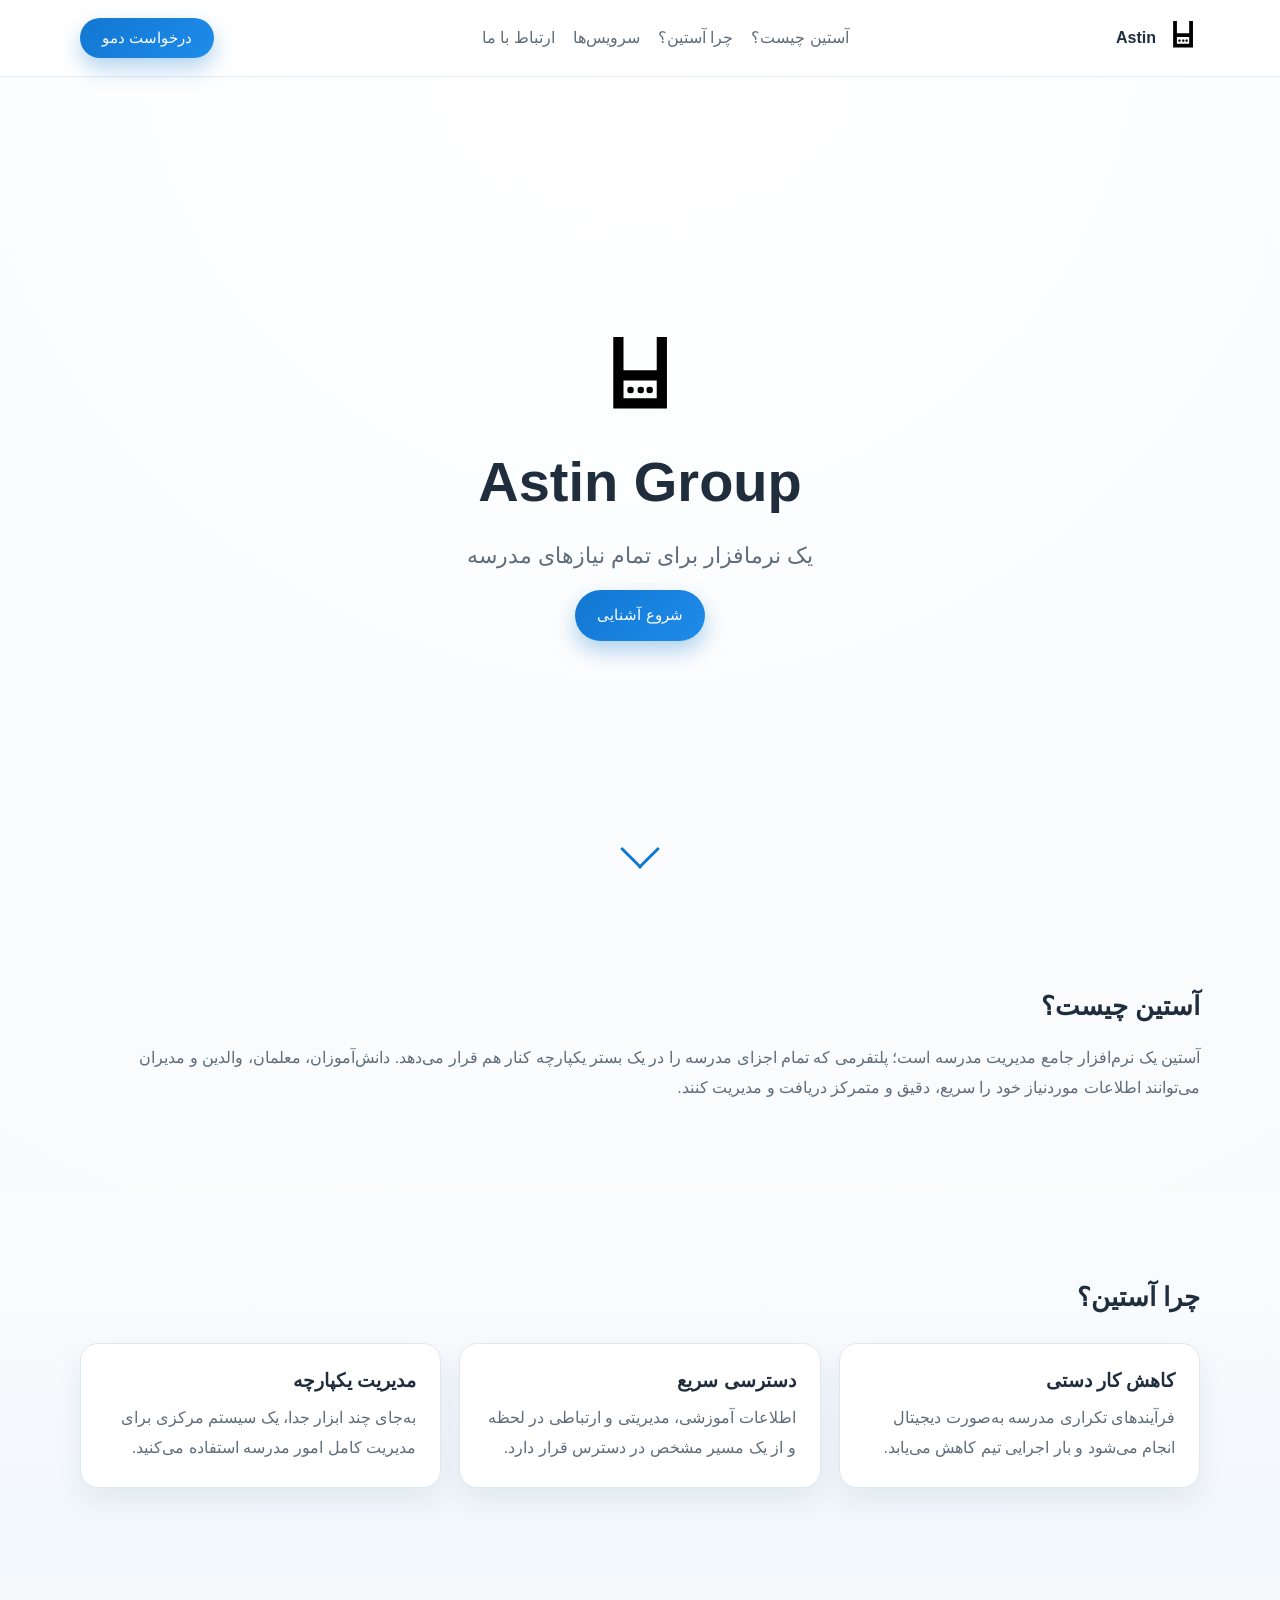
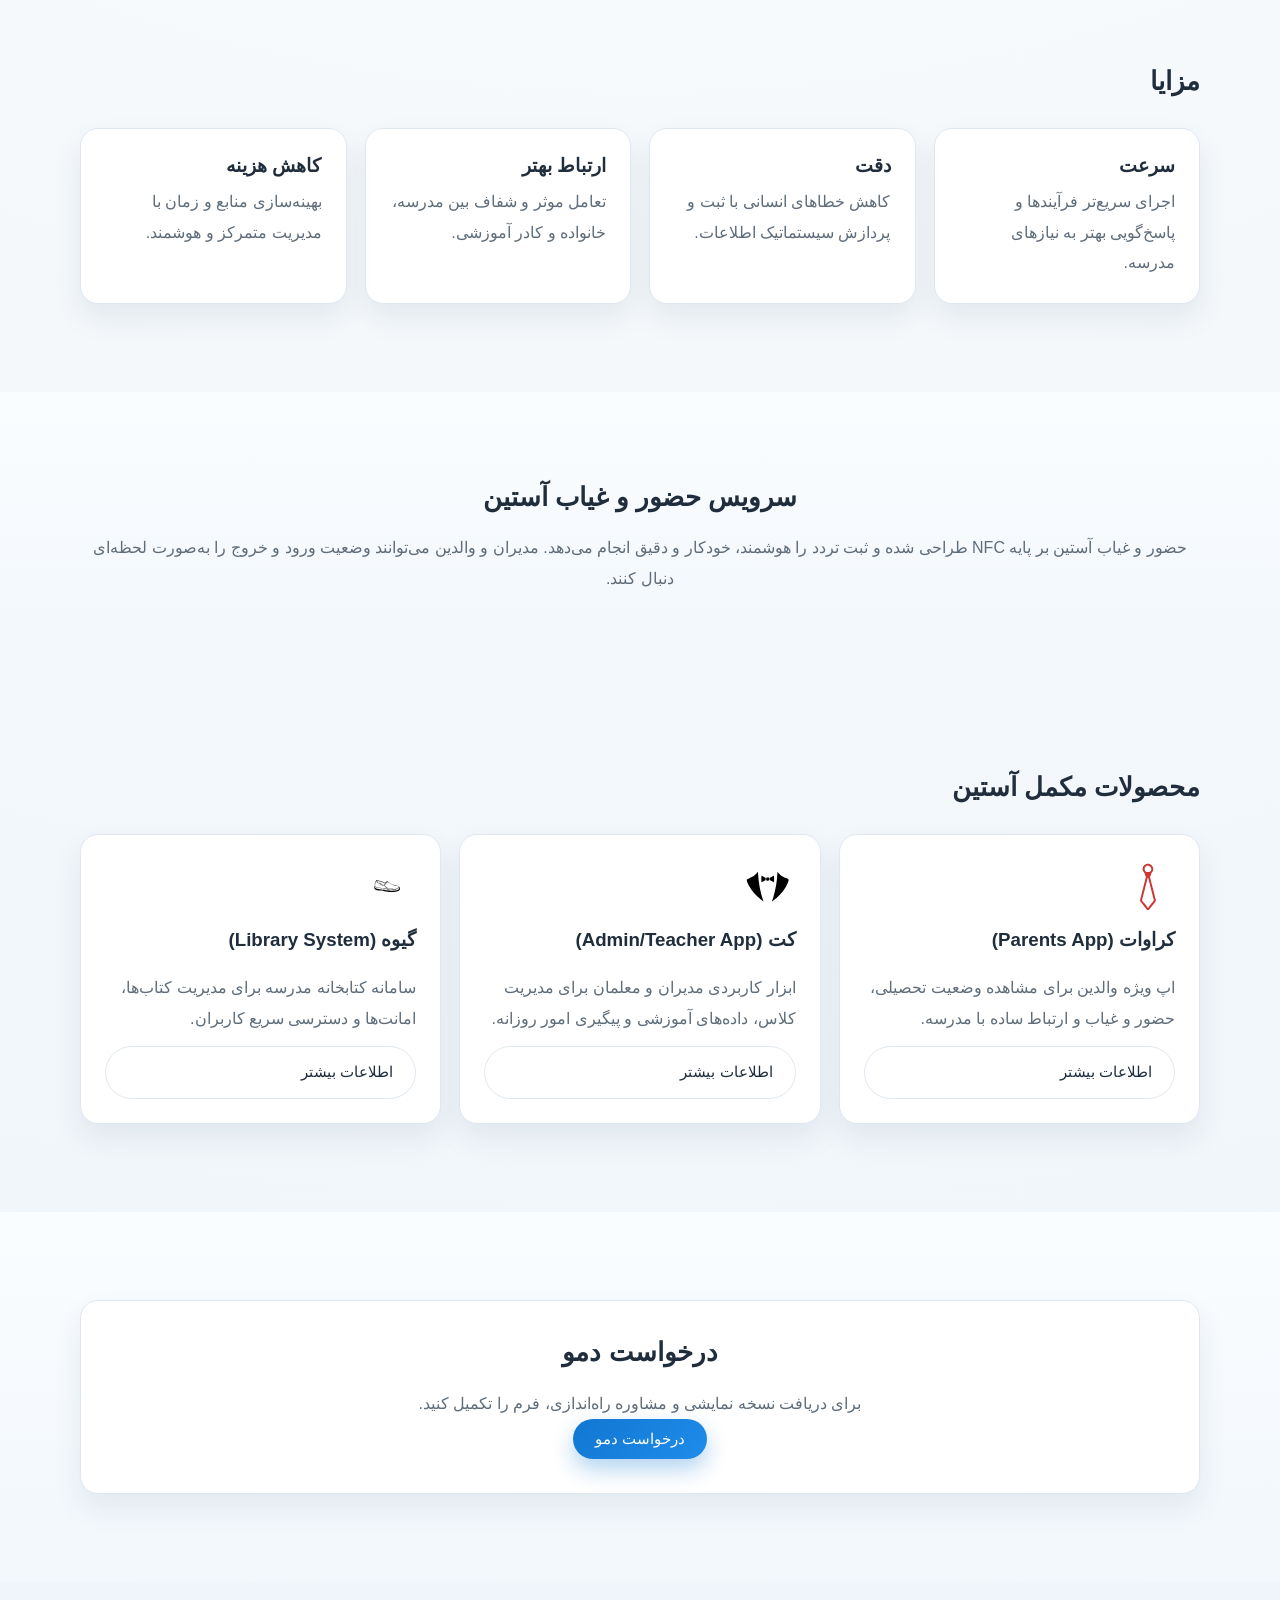
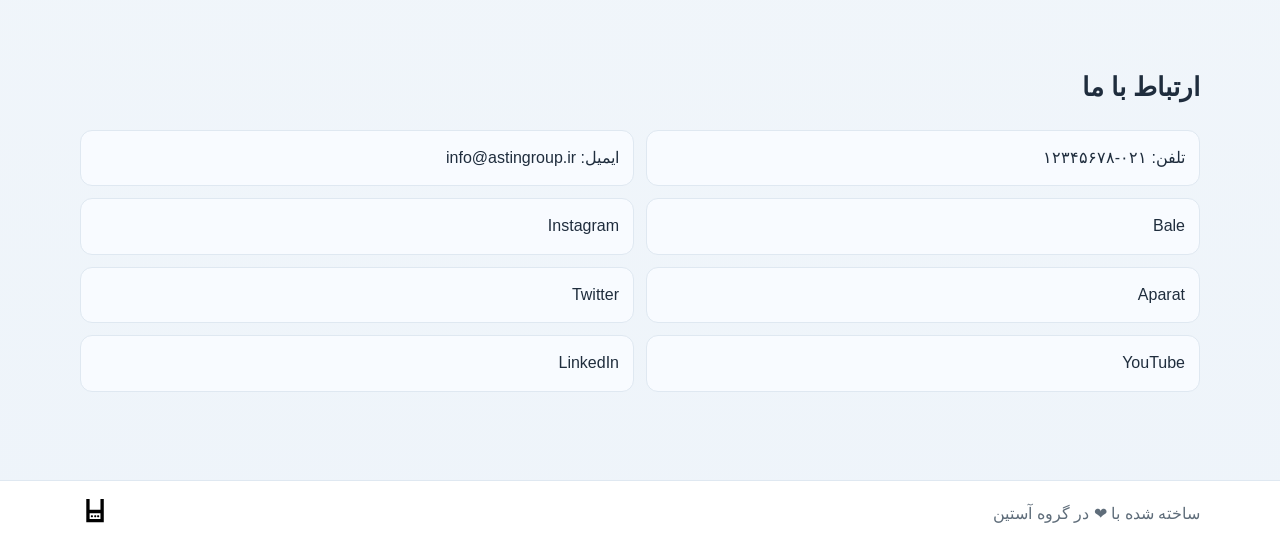
==== commit cd2eb9f6: "some SEO and change the analytic URL I add robot.txt file and a sitemap for upgrade over SEO in goog" ====
--- a/index.html
+++ b/index.html
@@ -1,425 +1,202 @@
-<!DOCTYPE html>
+﻿<!DOCTYPE html>
 <html lang="fa" dir="rtl">
 <head>
-  <meta charset="UTF-8">
-  <meta name="viewport" content="width=device-width, initial-scale=1.0">
-
-  <!-- ══════════════════════════════════════════
-       SEO — Primary Meta Tags
-  ══════════════════════════════════════════ -->
-  <title>آستین — سیستم هوشمند حضور و غیاب مدرسه با تگ NFC</title>
-  <meta name="description"
-        content="آستین یک سیستم هوشمند مدرسه است که با تگ‌های NFC زیردوزی حضور و غیاب دانش‌آموزان را در کمتر از یک ثانیه ثبت می‌کند. شامل نرم‌افزارهای کُت، کراوات و گیوه برای مدیران، معلمان، والدین و دانش‌آموزان.">
-  <meta name="keywords"
-        content="سیستم حضور و غیاب مدرسه، هوشمندسازی مدرسه، NFC مدرسه، تگ NFC دانش آموز، نرم افزار مدرسه هوشمند، آستین، کیوسک مدرسه، حضور و غیاب خودکار">
-  <meta name="author" content="امیر حسین اخضری و امیر محمد ریاحی">
-  <meta name="robots" content="index, follow">
-  <link rel="canonical" href="https://astinapp.ir/">
-
-  <!-- ══════════════════════════════════════════
-       SEO — Open Graph (لینک‌دهی در شبکه‌های اجتماعی)
-  ══════════════════════════════════════════ -->
-  <meta property="og:type"        content="website">
-  <meta property="og:url"         content="https://astinapp.ir/">
-  <meta property="og:title"       content="آستین — سیستم هوشمند حضور و غیاب مدرسه">
-  <meta property="og:description" content="هوشمندسازی مدرسه با تگ‌های NFC. ثبت حضور در کمتر از یک ثانیه. نرم‌افزارهای اختصاصی برای مدیران، معلمان، والدین و دانش‌آموزان.">
-  <meta property="og:image"       content="https://astinapp.ir/static/images/og-image.png">
-  <meta property="og:locale"      content="fa_IR">
-  <meta property="og:site_name"   content="آستین">
-
-  <!-- ══════════════════════════════════════════
-       SEO — Structured Data (JSON-LD)
-  ══════════════════════════════════════════ -->
-  <script type="application/ld+json">
-  {
-    "@context": "https://schema.org",
-    "@type": "SoftwareApplication",
-    "name": "آستین",
-    "alternateName": "Astin Smart School",
-    "url": "https://astinapp.ir",
-    "description": "سیستم هوشمند مدرسه برای ثبت حضور و غیاب خودکار دانش‌آموزان با تگ‌های NFC زیردوزی. شامل کیوسک سخت‌افزاری و چهار نرم‌افزار اختصاصی.",
-    "applicationCategory": "EducationApplication",
-    "operatingSystem": "Android, iOS, Web",
-    "inLanguage": "fa",
-    "author": {
-      "@type": "Person",
-      "name": "امیر حسین اخضری"
-    },
-    "creator": [
-      { "@type": "Person", "name": "امیر حسین اخضری" },
-      { "@type": "Person", "name": "امیر محمد ریاحی" }
-    ],
-    "dateCreated": "2024-10-06",
-    "offers": {
-      "@type": "Offer",
-      "availability": "https://schema.org/InStock"
-    }
-  }
-  </script>
-
-  <link rel="icon" href="./static/svgs/astin.svg" type="image/svg+xml">
-
-  <!-- ══════════════════════════════════════════
-       Matomo Analytics
-  ══════════════════════════════════════════ -->
-  <script>
-    var _paq = window._paq = window._paq || [];
-    _paq.push(['trackPageView']);
-    _paq.push(['enableLinkTracking']);
-    (function () {
-      var u = "//matomo-furat2.chbk.dev/";
-      _paq.push(['setTrackerUrl', u + 'matomo.php']);
-      _paq.push(['setSiteId', '1']);
-      var d = document, g = d.createElement('script'),
-          s = d.getElementsByTagName('script')[0];
-      g.async = true; g.src = u + 'matomo.js';
-      s.parentNode.insertBefore(g, s);
-    })();
-  </script>
-
-  <link rel="stylesheet" href="./style.css">
+  <meta charset="UTF-8" />
+  <meta name="viewport" content="width=device-width, initial-scale=1.0" />
+  <title>Astin Group | نرم‌افزار جامع مدیریت مدرسه</title>
+  <meta name="description" content="آستین یک نرم‌افزار جامع مدیریت مدرسه است که دانش‌آموزان، معلمان، مدیران و والدین را در یک سیستم یکپارچه متصل می‌کند." />
+  <meta property="og:title" content="Astin Group | نرم‌افزار جامع مدیریت مدرسه" />
+  <meta property="og:description" content="آستین راهکار یکپارچه مدیریت مدرسه؛ از حضور و غیاب هوشمند تا ارتباط موثر بین خانواده و مدرسه." />
+  <meta property="og:image" content="/static/images/og-image.png" />
+  <meta property="og:type" content="website" />
+  <meta property="og:locale" content="fa_IR" />
+  <link rel="stylesheet" href="style.css" />
 </head>
 <body>
-
-<!-- ═══════════════════════════════════════════════
-     HERO
-═══════════════════════════════════════════════ -->
-<header class="hero">
-  <p class="hero-eyebrow">پروژه آستین — پاییز و زمستان ۱۴۰۴</p>
-
-  <div class="hero-logo">
-    <img src="./static/svgs/astin.svg"
-         alt="لوگوی آستین"
-         width="90" height="90">
-  </div>
-
-  <h1>آستین</h1>
-  <p class="hero-tagline">هوشمندسازی مدرسه از طریق داده</p>
-
-  <div class="hero-divider" aria-hidden="true"></div>
-
-  <nav class="nav-pills" aria-label="بخش‌های صفحه">
-    <a href="#kiosk"    class="nav-pill">کیوسک</a>
-    <a href="#apps"     class="nav-pill">نرم‌افزارها</a>
-    <a href="#timeline" class="nav-pill">مسیر پروژه</a>
-  </nav>
-</header>
-
-<!-- ═══════════════════════════════════════════════
-     INTRO
-═══════════════════════════════════════════════ -->
-<section class="intro" aria-labelledby="intro-heading">
-  <p class="intro-number" id="intro-heading">۰۰۱ — درباره آستین</p>
-  <p>
-    آستین یک سیستم <strong>هوشمند مدرسه</strong> است که با استفاده از
-    <strong>تگ‌های NFC</strong> و نرم‌افزارهای اختصاصی، مدیران، معلمان،
-    والدین و دانش‌آموزان را به هم متصل می‌کند.
-    هدف: <strong>جمع‌آوری، دسته‌بندی و تحلیل داده‌های مدرسه</strong>
-    به ساده‌ترین شکل ممکن.
-  </p>
-</section>
-
-<!-- ═══════════════════════════════════════════════
-     ECOSYSTEM
-═══════════════════════════════════════════════ -->
-<section class="ecosystem" aria-labelledby="ecosystem-heading">
-  <div class="ecosystem-inner">
-    <p class="section-label">اکوسیستم آستین</p>
-    <h2 class="section-title" id="ecosystem-heading">چهار ابزار،<br>یک هدف</h2>
-
-    <div class="apps-grid">
-      <!-- آستین -->
-      <div class="app-card">
-        <span class="app-icon">
-          <img src="./static/svgs/astin.svg" alt="لوگوی آستین" width="48" height="48">
-        </span>
-        <div class="app-name">آستین</div>
-        <div class="app-for">برای دانش‌آموزان</div>
-        <p class="app-desc">نرم‌افزار اصلی. اطلاعات حضور و غیاب، کتابخانه و فعالیت‌های مدرسه.</p>
-      </div>
-
-      <!-- کُت -->
-      <a href="/coat" class="app-card">
-        <span class="app-icon">
-          <img src="./static/svgs/cote.svg" alt="لوگوی کُت" width="48" height="48">
-        </span>
-        <div class="app-name">کُت</div>
-        <div class="app-for">برای مدیران و معلمان</div>
-        <p class="app-desc">مدیریت کامل مدرسه. حضور و غیاب، کلاس‌ها، دانش‌آموزان و سطوح دسترسی.</p>
-        <div class="app-link-hint">مشاهده بیشتر ←</div>
+  <header class="site-header" id="top">
+    <nav class="container nav">
+      <a class="brand" href="#top" aria-label="صفحه اصلی آستین">
+        <img src="/static/svgs/astin.svg" alt="لوگو آستین" />
+        <span>Astin</span>
       </a>
-
-      <!-- کراوات -->
-      <a href="/keravat" class="app-card">
-        <span class="app-icon">
-          <img src="./static/svgs/keravat.svg" alt="لوگوی کراوات" width="48" height="48">
-        </span>
-        <div class="app-name">کراوات</div>
-        <div class="app-for">برای والدین</div>
-        <p class="app-desc">پیگیری لحظه‌ای حضور فرزند. ارسال دلیل غیبت مستقیم به مدیریت.</p>
-        <div class="app-link-hint">مشاهده بیشتر ←</div>
+      <ul class="nav-links">
+        <li><a href="#about">آستین چیست؟</a></li>
+        <li><a href="#why">چرا آستین؟</a></li>
+        <li><a href="#services">سرویس‌ها</a></li>
+        <li><a href="#contact">ارتباط با ما</a></li>
+      </ul>
+      <button class="btn btn-primary nav-cta" data-open-modal>درخواست دمو</button>
+    </nav>
+  </header>
+
+  <main>
+    <section class="hero section">
+      <div class="container hero-content">
+        <img class="hero-logo" src="/static/svgs/astin.svg" alt="Astin Group" />
+        <h1>Astin Group</h1>
+        <p class="subtitle">یک نرمافزار برای تمام نیازهای مدرسه</p>
+        <a class="btn btn-primary" href="#about">شروع آشنایی</a>
+      </div>
+      <a href="#about" class="scroll-down" aria-label="اسکرول به پایین">
+        <span></span>
       </a>
-
-      <!-- گیوه -->
-      <a href="/giveh" class="app-card">
-        <span class="app-icon">
-          <img src="./static/svgs/geve.svg" alt="لوگوی گیوه" width="48" height="48">
-        </span>
-        <div class="app-name">گیوه</div>
-        <div class="app-for">کتابخانه مدرسه</div>
-        <p class="app-desc">عضویت، امانت کتاب و پنل مدیریت کتابخانه برای مسئولان.</p>
-        <div class="app-link-hint">مشاهده بیشتر ←</div>
-      </a>
+    </section>
+
+    <section class="section" id="about">
+      <div class="container">
+        <h2>آستین چیست؟</h2>
+        <p>
+          آستین یک نرم‌افزار جامع مدیریت مدرسه است؛ پلتفرمی که تمام اجزای مدرسه را در یک بستر یکپارچه کنار هم قرار می‌دهد.
+          دانش‌آموزان، معلمان، والدین و مدیران می‌توانند اطلاعات موردنیاز خود را سریع، دقیق و متمرکز دریافت و مدیریت کنند.
+        </p>
+      </div>
+    </section>
+
+    <section class="section section-alt" id="why">
+      <div class="container">
+        <h2>چرا آستین؟</h2>
+        <div class="feature-grid three">
+          <article class="card">
+            <h3>کاهش کار دستی</h3>
+            <p>فرآیندهای تکراری مدرسه به‌صورت دیجیتال انجام می‌شود و بار اجرایی تیم کاهش می‌یابد.</p>
+          </article>
+          <article class="card">
+            <h3>دسترسی سریع</h3>
+            <p>اطلاعات آموزشی، مدیریتی و ارتباطی در لحظه و از یک مسیر مشخص در دسترس قرار دارد.</p>
+          </article>
+          <article class="card">
+            <h3>مدیریت یکپارچه</h3>
+            <p>به‌جای چند ابزار جدا، یک سیستم مرکزی برای مدیریت کامل امور مدرسه استفاده می‌کنید.</p>
+          </article>
+        </div>
+      </div>
+    </section>
+
+    <section class="section" id="benefits">
+      <div class="container">
+        <h2>مزایا</h2>
+        <div class="feature-grid four">
+          <article class="card"><h3>سرعت</h3><p>اجرای سریع‌تر فرآیندها و پاسخ‌گویی بهتر به نیازهای مدرسه.</p></article>
+          <article class="card"><h3>دقت</h3><p>کاهش خطاهای انسانی با ثبت و پردازش سیستماتیک اطلاعات.</p></article>
+          <article class="card"><h3>ارتباط بهتر</h3><p>تعامل موثر و شفاف بین مدرسه، خانواده و کادر آموزشی.</p></article>
+          <article class="card"><h3>کاهش هزینه</h3><p>بهینه‌سازی منابع و زمان با مدیریت متمرکز و هوشمند.</p></article>
+        </div>
+      </div>
+    </section>
+
+    <section class="section section-alt" id="services">
+      <div class="container service-highlight">
+        <h2>سرویس حضور و غیاب آستین</h2>
+        <p>
+          حضور و غیاب آستین بر پایه NFC طراحی شده و ثبت تردد را هوشمند، خودکار و دقیق انجام می‌دهد.
+          مدیران و والدین می‌توانند وضعیت ورود و خروج را به‌صورت لحظه‌ای دنبال کنند.
+        </p>
+      </div>
+    </section>
+
+    <section class="section" id="apps">
+      <div class="container">
+        <h2>محصولات مکمل آستین</h2>
+        <div class="apps-grid">
+          <article class="app-card">
+            <img src="/static/svgs/keravat.svg" alt="کراوات" />
+            <h3>کراوات (Parents App)</h3>
+            <p>اپ ویژه والدین برای مشاهده وضعیت تحصیلی، حضور و غیاب و ارتباط ساده با مدرسه.</p>
+            <a class="btn btn-outline" href="/keravat.html">اطلاعات بیشتر</a>
+          </article>
+          <article class="app-card">
+            <img src="/static/svgs/cote.svg" alt="کت" />
+            <h3>کت (Admin/Teacher App)</h3>
+            <p>ابزار کاربردی مدیران و معلمان برای مدیریت کلاس، داده‌های آموزشی و پیگیری امور روزانه.</p>
+            <a class="btn btn-outline" href="/cote.html">اطلاعات بیشتر</a>
+          </article>
+          <article class="app-card">
+            <img src="/static/svgs/geve.svg" alt="گیوه" />
+            <h3>گیوه (Library System)</h3>
+            <p>سامانه کتابخانه مدرسه برای مدیریت کتاب‌ها، امانت‌ها و دسترسی سریع کاربران.</p>
+            <a class="btn btn-outline" href="/giveh.html">اطلاعات بیشتر</a>
+          </article>
+        </div>
+      </div>
+    </section>
+
+    <section class="section section-alt" id="demo">
+      <div class="container demo-box">
+        <h2>درخواست دمو</h2>
+        <p>برای دریافت نسخه نمایشی و مشاوره راه‌اندازی، فرم را تکمیل کنید.</p>
+        <button class="btn btn-primary" data-open-modal>درخواست دمو</button>
+      </div>
+    </section>
+
+    <section class="section" id="contact">
+      <div class="container">
+        <h2>ارتباط با ما</h2>
+        <div class="contact-grid">
+          <a href="tel:+982112345678">تلفن: ۰۲۱-۱۲۳۴۵۶۷۸</a>
+          <a href="mailto:info@astingroup.ir">ایمیل: info@astingroup.ir</a>
+          <a href="https://bale.ai/astin" target="_blank" rel="noopener">Bale</a>
+          <a href="https://instagram.com/astin" target="_blank" rel="noopener">Instagram</a>
+          <a href="https://aparat.com/astin" target="_blank" rel="noopener">Aparat</a>
+          <a href="https://twitter.com/astin" target="_blank" rel="noopener">Twitter</a>
+          <a href="https://youtube.com/@astin" target="_blank" rel="noopener">YouTube</a>
+          <a href="https://linkedin.com/company/astin" target="_blank" rel="noopener">LinkedIn</a>
+        </div>
+      </div>
+    </section>
+  </main>
+
+  <footer class="site-footer">
+    <div class="container footer-content">
+      <p>ساخته شده با <span aria-hidden="true">❤</span> در گروه آستین</p>
+      <img src="/static/svgs/astin.svg" alt="لوگو آستین" />
+    </div>
+  </footer>
+
+  <div class="modal" id="demoModal" aria-hidden="true" role="dialog" aria-labelledby="demoTitle">
+    <div class="modal-backdrop" data-close-modal></div>
+    <div class="modal-panel">
+      <button class="modal-close" aria-label="بستن" data-close-modal>&times;</button>
+      <h2 id="demoTitle">فرم درخواست دمو</h2>
+      <form class="demo-form" novalidate>
+        <label>
+          نام مدرسه
+          <input type="text" name="school" required />
+        </label>
+        <label>
+          نام ثبتکننده
+          <input type="text" name="registrar" required />
+        </label>
+        <label>
+          شماره تماس
+          <input type="tel" name="phone" required />
+        </label>
+        <label>
+          نحوه آشنایی
+          <select name="source" id="sourceSelect" required>
+            <option value="">انتخاب کنید</option>
+            <option value="google">گوگل</option>
+            <option value="social">شبکههای اجتماعی</option>
+            <option value="astin-ads">تبلیغات آستین</option>
+            <option value="manager-ref">پیشنهاد مدیران دیگر</option>
+            <option value="other">سایر</option>
+          </select>
+        </label>
+
+        <label id="managerSchoolField" class="conditional" hidden>
+          نام مدرسه پیشنهاددهنده
+          <input type="text" name="ref_school" />
+        </label>
+
+        <label id="otherExplainField" class="conditional" hidden>
+          توضیحات
+          <input type="text" name="other_explain" />
+        </label>
+
+        <button type="submit" class="btn btn-primary">ارسال درخواست</button>
+      </form>
     </div>
   </div>
-</section>
-
-<!-- ═══════════════════════════════════════════════
-     KIOSK
-═══════════════════════════════════════════════ -->
-<section class="kiosk-section" id="kiosk" aria-labelledby="kiosk-heading">
-  <div class="kiosk-text">
-    <p class="section-label dark">۰۰۲ — سخت‌افزار</p>
-    <h2 id="kiosk-heading">کیوسک آستین</h2>
-    <p>
-      قلب سیستم آستین. دانش‌آموزان آستین لباسشان را جلوی کیوسک می‌گیرند
-      و حضورشان در کمتر از یک ثانیه ثبت می‌شود.
-    </p>
-    <p>
-      هر دانش‌آموز یک <strong>تگ NFC زیردوزی</strong> در لباسش دارد.
-      دستگاه RFID داخل کیوسک این تگ را می‌خواند و اطلاعات را
-      بلافاصله به سرور آستین ارسال می‌کند.
-    </p>
-    <ul class="tech-tags" aria-label="فناوری‌های استفاده‌شده">
-      <li class="tech-tag">NFC</li>
-      <li class="tech-tag">RFID Reader</li>
-      <li class="tech-tag">Tablet</li>
-      <li class="tech-tag">Real-time Server</li>
-    </ul>
-  </div>
-
-  <div class="kiosk-visual">
-    <img src="./static/images/kiosk.png"
-         alt="کیوسک آستین — دستگاه ثبت حضور و غیاب با تگ NFC در مدرسه"
-         width="500" height="300"
-         loading="lazy">
-  </div>
-</section>
-
-<!-- ═══════════════════════════════════════════════
-     APP SECTION
-═══════════════════════════════════════════════ -->
-<section class="app-section" id="apps" aria-labelledby="apps-heading">
-  <div class="app-inner">
-    <p class="section-label dark">۰۰۳ — نرم‌افزار</p>
-    <h2 class="section-title dark" id="apps-heading">
-      نرم‌افزار اصلی آستین<br>برای دانش‌آموزان
-    </h2>
-
-    <div class="phones-row" aria-hidden="true">
-      <!-- phone 1 -->
-      <div class="phone-mock">
-        <div class="p-header" style="background:#0a0a0a;">
-          <span>📚</span>
-          <span style="font-size:0.75rem;">گیوه — کتابخانه</span>
-        </div>
-        <div class="p-body">
-          <div class="p-chip">کتاب‌های امانتی</div>
-          <div class="p-row">
-            <div class="p-dot" style="background:#f59e0b;"></div>
-            <span>شازده کوچولو</span>
-          </div>
-          <div class="p-row">
-            <div class="p-dot" style="background:#22c55e;"></div>
-            <span>بازگشت‌شده</span>
-          </div>
-          <div class="p-row" style="color:#aaa;font-size:0.65rem;justify-content:center;">مشاهده همه ←</div>
-        </div>
-      </div>
-
-      <!-- phone 2 (main) -->
-      <div class="phone-mock">
-        <div class="p-header" style="background:#0a0a0a;font-size:0.9rem;">
-          <svg width="18" height="18" viewBox="0 0 100 100" fill="white" aria-hidden="true">
-            <rect x="10" y="10" width="80" height="80" rx="10" fill="white"/>
-            <rect x="22" y="18" width="20" height="36" rx="3" fill="#0a0a0a"/>
-            <rect x="58" y="18" width="20" height="36" rx="3" fill="#0a0a0a"/>
-            <rect x="22" y="60" width="56" height="16" rx="4" fill="#0a0a0a"/>
-            <circle cx="34" cy="68" r="3" fill="white"/>
-            <circle cx="50" cy="68" r="3" fill="white"/>
-            <circle cx="66" cy="68" r="3" fill="white"/>
-          </svg>
-          <span>آستین</span>
-        </div>
-        <div class="p-body">
-          <div style="background:#0a0a0a;border-radius:10px;padding:12px;color:#fff;text-align:center;">
-            <div style="font-size:0.65rem;color:rgba(255,255,255,0.4);margin-bottom:4px;">وضعیت امروز</div>
-            <div style="font-size:1.3rem;font-weight:900;color:#22c55e;">حاضر ✓</div>
-            <div style="font-size:0.65rem;color:rgba(255,255,255,0.4);margin-top:4px;">۰۷:۱۸</div>
-          </div>
-          <div class="p-chip">حضور و غیاب</div>
-          <div class="p-row">
-            <div class="p-dot" style="background:#22c55e;"></div>
-            <div>
-              <div style="font-size:0.72rem;font-weight:700;">۱۴۰۴/۱۱/۸</div>
-              <div style="font-size:0.62rem;color:#999;">۰۷:۱۸ — به موقع</div>
-            </div>
-          </div>
-          <div class="p-row">
-            <div class="p-dot" style="background:#22c55e;"></div>
-            <div>
-              <div style="font-size:0.72rem;font-weight:700;">۱۴۰۴/۱۱/۷</div>
-              <div style="font-size:0.62rem;color:#999;">۰۷:۲۲ — به موقع</div>
-            </div>
-          </div>
-          <div class="p-row">
-            <div class="p-dot" style="background:#f59e0b;"></div>
-            <div>
-              <div style="font-size:0.72rem;font-weight:700;">۱۴۰۴/۱۱/۶</div>
-              <div style="font-size:0.62rem;color:#999;">۰۸:۳۱ — دیرکرد</div>
-            </div>
-          </div>
-        </div>
-      </div>
-
-      <!-- phone 3 -->
-      <div class="phone-mock">
-        <div class="p-header" style="background:#0a0a0a;">
-          <span>🏫</span>
-          <span style="font-size:0.75rem;">اطلاعات مدرسه</span>
-        </div>
-        <div class="p-body">
-          <div class="p-chip">اعلانات</div>
-          <div class="p-row" style="flex-direction:column;align-items:flex-start;gap:4px;">
-            <span style="font-weight:700;font-size:0.72rem;">زنگ تفریح ساعت ۱۰</span>
-            <span style="font-size:0.62rem;color:#999;">امروز</span>
-          </div>
-          <div class="p-row" style="flex-direction:column;align-items:flex-start;gap:4px;">
-            <span style="font-weight:700;font-size:0.72rem;">بوفه: منوی فردا</span>
-            <span style="font-size:0.62rem;color:#999;">دیروز</span>
-          </div>
-        </div>
-      </div>
-    </div>
-  </div>
-</section>
-
-<!-- ═══════════════════════════════════════════════
-     TIMELINE
-═══════════════════════════════════════════════ -->
-<section class="timeline-section" id="timeline" aria-labelledby="timeline-heading">
-  <p class="section-label dark">۰۰۴ — مسیر پروژه</p>
-  <h2 class="section-title dark" id="timeline-heading">از ایده تا اجرا</h2>
-
-  <ol class="timeline">
-    <li class="tl-item">
-      <div class="tl-content">
-        <time class="tl-date" datetime="2024-10-06">۱۵ مهر ۱۴۰۴</time>
-        <div class="tl-title">شروع غیررسمی</div>
-        <p class="tl-desc">برنامه‌نویسی بخش‌های مختلف سیستم آغاز شد.</p>
-      </div>
-      <div class="tl-dot-wrap"><div class="tl-dot"></div></div>
-    </li>
-    <li class="tl-item">
-      <div class="tl-content">
-        <time class="tl-date" datetime="2024-11-10">۲۰ آبان ۱۴۰۴</time>
-        <div class="tl-title">تأیید مدیریت مدرسه</div>
-        <p class="tl-desc">پروژه به مدیریت ارائه شد و مورد قبول قرار گرفت.</p>
-      </div>
-      <div class="tl-dot-wrap"><div class="tl-dot"></div></div>
-    </li>
-    <li class="tl-item">
-      <div class="tl-content">
-        <time class="tl-date" datetime="2024-12-05">۱۵ آذر ۱۴۰۴</time>
-        <div class="tl-title">ساخت کیوسک آستین</div>
-        <p class="tl-desc">طراحی و ساخت کیوسک. نصب تبلت، هاب، RFID و شارژر. سفارش تگ‌های NFC.</p>
-      </div>
-      <div class="tl-dot-wrap"><div class="tl-dot"></div></div>
-    </li>
-    <li class="tl-item">
-      <div class="tl-content">
-        <time class="tl-date" datetime="2024-12-30">۱۰ دی ۱۴۰۴</time>
-        <div class="tl-title">جمع‌آوری اطلاعات</div>
-        <p class="tl-desc">اطلاعات دانش‌آموزان جمع‌آوری و به سرور آستین اضافه شدند.</p>
-      </div>
-      <div class="tl-dot-wrap"><div class="tl-dot"></div></div>
-    </li>
-    <li class="tl-item">
-      <div class="tl-content">
-        <time class="tl-date" datetime="2025-01-03">۱۴ دی ۱۴۰۴</time>
-        <div class="tl-title">کمپین اول + زیردوزی تگ</div>
-        <p class="tl-desc">شروع اولین کمپین. تحویل لباس‌ها برای دوختن تگ NFC.</p>
-      </div>
-      <div class="tl-dot-wrap"><div class="tl-dot"></div></div>
-    </li>
-    <li class="tl-item">
-      <div class="tl-content">
-        <time class="tl-date" datetime="2025-01-18">۲۹ دی ۱۴۰۴</time>
-        <div class="tl-title">آغاز رسمی آستین 🎉</div>
-        <p class="tl-desc">بازگشت لباس‌ها، جشن راه‌اندازی و شروع رسمی حضور و غیاب با آستین.</p>
-      </div>
-      <div class="tl-dot-wrap"><div class="tl-dot"></div></div>
-    </li>
-    <li class="tl-item">
-      <div class="tl-content">
-        <time class="tl-date" datetime="2025-01-23">۳ بهمن ۱۴۰۴</time>
-        <div class="tl-title">راه‌اندازی نرم‌افزار کُت</div>
-        <p class="tl-desc">ارائه اپ کُت به مدیریت و معاونان مدرسه و شروع استفاده رسمی.</p>
-      </div>
-      <div class="tl-dot-wrap"><div class="tl-dot"></div></div>
-    </li>
-    <li class="tl-item">
-      <div class="tl-content">
-        <time class="tl-date" datetime="2025-02-09">۲۰ بهمن ۱۴۰۴</time>
-        <div class="tl-title">کمپین سوم + گیوه</div>
-        <p class="tl-desc">شروع کمپین سوم و اضافه شدن بخش کتابخانه (گیوه) به نرم‌افزار اصلی.</p>
-      </div>
-      <div class="tl-dot-wrap"><div class="tl-dot"></div></div>
-    </li>
-  </ol>
-</section>
-
-<!-- ═══════════════════════════════════════════════
-     STATS
-═══════════════════════════════════════════════ -->
-<section class="stats-bar" aria-label="آمار پروژه آستین">
-  <div class="stats-inner">
-    <div class="stat-item">
-      <div class="stat-num">۴</div>
-      <p class="stat-label">نرم‌افزار اختصاصی</p>
-    </div>
-    <div class="stat-item">
-      <div class="stat-num">۳</div>
-      <p class="stat-label">کمپین اجراشده</p>
-    </div>
-    <div class="stat-item">
-      <div class="stat-num">&lt;۱s</div>
-      <p class="stat-label">زمان ثبت حضور</p>
-    </div>
-    <div class="stat-item">
-      <div class="stat-num">۱۰۰٪</div>
-      <p class="stat-label">بدون کاغذ</p>
-    </div>
-  </div>
-</section>
-
-<!-- ═══════════════════════════════════════════════
-     FOOTER
-═══════════════════════════════════════════════ -->
-<footer>
-  <div class="footer-logo">گروه آستین</div>
-  <nav class="footer-apps" aria-label="نرم‌افزارهای آستین">
-    <a href="/"        class="footer-app">آستین</a>
-    <span class="footer-sep" aria-hidden="true">·</span>
-    <a href="/coat"    class="footer-app">کُت</a>
-    <span class="footer-sep" aria-hidden="true">·</span>
-    <a href="/keravat" class="footer-app">کراوات</a>
-    <span class="footer-sep" aria-hidden="true">·</span>
-    <a href="/giveh"   class="footer-app">گیوه</a>
-  </nav>
-  <p>امیر حسین اخضری &amp; امیر محمد ریاحی — پاییز و زمستان ۱۴۰۴</p>
-</footer>
-
-<script src="./main.js" defer></script>
+
+  <script src="main.js"></script>
 </body>
-</html>+</html>
--- a/style.css
+++ b/style.css
@@ -1,617 +1,394 @@
-/* ============================================================
-   آستین — stylesheet
-   ============================================================ */
-
-:root {
-  --black:   #0a0a0a;
-  --white:   #ffffff;
-  --gray-1:  #f5f5f5;
-  --gray-2:  #e0e0e0;
-  --gray-3:  #999;
-  --gray-4:  #444;
-}
-
-/* ── Reset ── */
-*, *::before, *::after { margin: 0; padding: 0; box-sizing: border-box; }
-html  { scroll-behavior: smooth; }
-body  {
-  font-family: 'Vazirmatn', sans-serif;
-  background: var(--white);
-  color: var(--black);
-  overflow-x: hidden;
-}
-a { text-decoration: none; }
-
-/* ── Font ── */
-@font-face {
-  font-family: "Vazirmatn";
-  src: url("./static/fonts/Vazir-Bold.ttf") format("truetype");
-  font-weight: 100 900;
-  font-style: normal;
-}
-
-/* ============================================================
-   HERO
-   ============================================================ */
+﻿:root {
+  --bg: #f4f8fb;
+  --surface: #ffffff;
+  --surface-soft: #f8fbff;
+  --text: #1f2d3d;
+  --muted: #5f6d7a;
+  --primary: #1177d1;
+  --primary-dark: #0b5fa8;
+  --border: #dfe8f1;
+  --shadow: 0 14px 30px rgba(12, 43, 76, 0.08);
+  --radius: 18px;
+}
+
+* {
+  box-sizing: border-box;
+}
+
+html {
+  scroll-behavior: smooth;
+}
+
+body {
+  margin: 0;
+  font-family: "Tahoma", "Vazir", sans-serif;
+  background: radial-gradient(circle at top, #ffffff 0%, var(--bg) 55%, #eef4fa 100%);
+  color: var(--text);
+  line-height: 1.9;
+}
+
+img {
+  max-width: 100%;
+  display: block;
+}
+
+a {
+  color: inherit;
+  text-decoration: none;
+}
+
+.container {
+  width: min(1120px, 92%);
+  margin: 0 auto;
+}
+
+.section {
+  padding: 88px 0;
+}
+
+.section-alt {
+  background: linear-gradient(180deg, #fafdff 0%, #f2f7fc 100%);
+}
+
+h1,
+h2,
+h3 {
+  line-height: 1.4;
+  margin-top: 0;
+}
+
+h2 {
+  font-size: clamp(1.5rem, 2vw, 2rem);
+  margin-bottom: 18px;
+}
+
+p {
+  margin: 0;
+  color: var(--muted);
+}
+
+.site-header {
+  position: sticky;
+  top: 0;
+  z-index: 20;
+  background: rgba(255, 255, 255, 0.85);
+  backdrop-filter: blur(10px);
+  border-bottom: 1px solid rgba(223, 232, 241, 0.85);
+}
+
+.nav {
+  display: flex;
+  align-items: center;
+  justify-content: space-between;
+  gap: 16px;
+  min-height: 76px;
+}
+
+.brand {
+  display: flex;
+  align-items: center;
+  gap: 10px;
+  font-weight: 700;
+}
+
+.brand img {
+  width: 34px;
+  height: 34px;
+}
+
+.nav-links {
+  display: flex;
+  align-items: center;
+  gap: 18px;
+  list-style: none;
+  padding: 0;
+  margin: 0;
+}
+
+.nav-links a {
+  color: var(--muted);
+  transition: color 0.25s ease;
+}
+
+.nav-links a:hover {
+  color: var(--primary);
+}
+
+.btn {
+  border: 0;
+  border-radius: 999px;
+  padding: 11px 22px;
+  font-size: 0.95rem;
+  cursor: pointer;
+  transition: transform 0.25s ease, box-shadow 0.25s ease, background-color 0.25s ease;
+}
+
+.btn:hover {
+  transform: translateY(-2px);
+}
+
+.btn-primary {
+  color: #fff;
+  background: linear-gradient(135deg, var(--primary), #1f8ceb);
+  box-shadow: 0 10px 22px rgba(17, 119, 209, 0.32);
+}
+
+.btn-primary:hover {
+  background: linear-gradient(135deg, var(--primary-dark), #1678cd);
+}
+
+.btn-outline {
+  background: transparent;
+  border: 1px solid var(--border);
+  color: var(--text);
+}
+
+.btn-outline:hover {
+  border-color: var(--primary);
+  color: var(--primary);
+}
+
 .hero {
-  background: var(--black);
-  min-height: 100vh;
+  min-height: calc(100vh - 76px);
+  display: grid;
+  place-items: center;
+  text-align: center;
+  position: relative;
+}
+
+.hero-content {
+  display: grid;
+  gap: 14px;
+  justify-items: center;
+}
+
+.hero-logo {
+  width: 92px;
+  height: 92px;
+}
+
+h1 {
+  font-size: clamp(2rem, 5vw, 3.5rem);
+  margin-bottom: 0;
+}
+
+.subtitle {
+  font-size: clamp(1rem, 2vw, 1.35rem);
+}
+
+.scroll-down {
+  position: absolute;
+  bottom: 28px;
+  left: 50%;
+  transform: translateX(-50%);
+}
+
+.scroll-down span {
+  width: 28px;
+  height: 28px;
+  border-right: 3px solid var(--primary);
+  border-bottom: 3px solid var(--primary);
+  transform: rotate(45deg);
+  display: inline-block;
+  animation: bounce 1.6s infinite;
+}
+
+@keyframes bounce {
+  0%,
+  100% { transform: rotate(45deg) translate(0, 0); opacity: 0.7; }
+  50% { transform: rotate(45deg) translate(7px, 7px); opacity: 1; }
+}
+
+.feature-grid {
+  display: grid;
+  gap: 18px;
+  margin-top: 28px;
+}
+
+.feature-grid.three {
+  grid-template-columns: repeat(3, minmax(0, 1fr));
+}
+
+.feature-grid.four {
+  grid-template-columns: repeat(4, minmax(0, 1fr));
+}
+
+.card,
+.app-card,
+.demo-box,
+.modal-panel {
+  background: var(--surface);
+  border: 1px solid var(--border);
+  border-radius: var(--radius);
+  box-shadow: var(--shadow);
+}
+
+.card,
+.app-card {
+  padding: 24px;
+}
+
+.card h3,
+.app-card h3 {
+  margin-bottom: 8px;
+}
+
+.service-highlight {
+  text-align: center;
+}
+
+.apps-grid {
+  display: grid;
+  grid-template-columns: repeat(3, minmax(0, 1fr));
+  gap: 18px;
+  margin-top: 28px;
+}
+
+.app-card {
+  display: grid;
+  gap: 12px;
+  align-content: start;
+}
+
+.app-card img {
+  width: 56px;
+  height: 56px;
+}
+
+.demo-box {
+  text-align: center;
+  padding: 34px;
+}
+
+.contact-grid {
+  display: grid;
+  grid-template-columns: repeat(2, minmax(0, 1fr));
+  gap: 12px;
+  margin-top: 24px;
+}
+
+.contact-grid a {
+  background: var(--surface-soft);
+  border: 1px solid var(--border);
+  border-radius: 12px;
+  padding: 12px 14px;
+  transition: border-color 0.2s ease, transform 0.2s ease;
+}
+
+.contact-grid a:hover {
+  border-color: var(--primary);
+  transform: translateY(-2px);
+}
+
+.site-footer {
+  border-top: 1px solid var(--border);
+  background: #fff;
+}
+
+.footer-content {
   display: flex;
-  flex-direction: column;
-  justify-content: center;
+  justify-content: space-between;
   align-items: center;
-  text-align: center;
-  padding: 80px 24px 120px;
-  position: relative;
-  overflow: hidden;
-}
-
-.hero::before {
-  content: '';
+  gap: 12px;
+  padding: 18px 0;
+}
+
+.footer-content img {
+  width: 30px;
+  height: 30px;
+}
+
+.modal {
+  position: fixed;
+  inset: 0;
+  display: none;
+  z-index: 100;
+}
+
+.modal.open {
+  display: block;
+}
+
+.modal-backdrop {
   position: absolute;
   inset: 0;
-  background-image:
-    linear-gradient(rgba(255,255,255,0.04) 1px, transparent 1px),
-    linear-gradient(90deg, rgba(255,255,255,0.04) 1px, transparent 1px);
-  background-size: 60px 60px;
-  pointer-events: none;
-}
-
-.hero-eyebrow {
-  font-size: 0.75rem;
-  font-weight: 600;
-  letter-spacing: 0.25em;
-  color: rgba(255,255,255,0.4);
-  text-transform: uppercase;
-  margin-bottom: 48px;
-  opacity: 0;
-  animation: fadeUp 0.6s ease 0.2s forwards;
-}
-
-.hero-logo {
-  margin-bottom: 40px;
-  opacity: 0;
-  animation: fadeUp 0.7s ease 0.35s forwards;
-}
-
-.hero-logo img {
-  width: 90px;
-  height: 90px;
-  filter: brightness(0) invert(1) drop-shadow(0 0 40px rgba(255,255,255,0.15))  ;
-}
-
-.hero h1 {
-  font-size: clamp(5rem, 18vw, 13rem);
-  font-weight: 900;
-  color: var(--white);
-  line-height: 0.9;
-  letter-spacing: -0.04em;
-  opacity: 0;
-  animation: fadeUp 0.8s ease 0.5s forwards;
-}
-
-.hero-tagline {
-  font-size: clamp(1rem, 2.5vw, 1.4rem);
-  font-weight: 300;
-  color: rgba(255,255,255,0.55);
-  margin-top: 28px;
-  letter-spacing: 0.05em;
-  opacity: 0;
-  animation: fadeUp 0.7s ease 0.75s forwards;
-}
-
-.hero-divider {
-  width: 1px;
-  height: 80px;
-  background: linear-gradient(to bottom, rgba(255,255,255,0.3), transparent);
-  margin: 64px auto 0;
-  opacity: 0;
-  animation: fadeUp 0.6s ease 1s forwards;
-}
-
-/* ── Nav pills ── */
-.nav-pills {
+  background: rgba(15, 23, 42, 0.52);
+}
+
+.modal-panel {
+  width: min(540px, 92%);
+  position: relative;
+  margin: 6vh auto;
+  padding: 24px;
+  z-index: 1;
+}
+
+.modal-close {
   position: absolute;
-  bottom: 40px;
-  left: 50%;
-  transform: translateX(-50%);
-  display: flex;
-  gap: 12px;
-  flex-wrap: wrap;
-  justify-content: center;
-  opacity: 0;
-  animation: fadeUp 0.6s ease 1.1s forwards;
-}
-
-.nav-pill {
-  background: rgba(255,255,255,0.08);
-  border: 1px solid rgba(255,255,255,0.12);
-  color: rgba(255,255,255,0.6);
-  padding: 8px 18px;
-  border-radius: 100px;
-  font-size: 0.8rem;
-  font-weight: 500;
-  white-space: nowrap;
-  transition: background 0.2s, color 0.2s;
-}
-
-.nav-pill:hover {
-  background: rgba(255,255,255,0.15);
-  color: #fff;
-}
-
-/* ============================================================
-   INTRO
-   ============================================================ */
-.intro {
-  padding: 120px 24px;
-  max-width: 820px;
-  margin: 0 auto;
-}
-
-.intro-number {
-  font-size: 0.75rem;
-  font-weight: 700;
-  letter-spacing: 0.2em;
-  color: var(--gray-3);
-  margin-bottom: 32px;
-}
-
-.intro p {
-  font-size: clamp(1.3rem, 2.8vw, 1.7rem);
-  font-weight: 300;
-  line-height: 2;
-  color: var(--black);
-  opacity: 0;
-  transform: translateY(30px);
-  transition: opacity 0.8s ease, transform 0.8s ease;
-}
-
-.intro p.visible { opacity: 1; transform: translateY(0); }
-.intro strong    { font-weight: 800; }
-
-/* ============================================================
-   ECOSYSTEM
-   ============================================================ */
-.ecosystem {
-  background: var(--black);
-  padding: 120px 24px;
-}
-
-.ecosystem-inner {
-  max-width: 1100px;
-  margin: 0 auto;
-}
-
-.section-label {
-  font-size: 0.72rem;
-  font-weight: 700;
-  letter-spacing: 0.22em;
-  text-transform: uppercase;
-  color: rgba(255,255,255,0.35);
-  margin-bottom: 20px;
-}
-
-.section-label.dark { color: var(--gray-3); }
-
-.section-title {
-  font-size: clamp(2.2rem, 5vw, 3.8rem);
-  font-weight: 900;
-  color: var(--white);
-  line-height: 1.1;
-  letter-spacing: -0.02em;
-  margin-bottom: 72px;
-}
-
-.section-title.dark { color: var(--black); }
-
-/* ── Apps grid ── */
-.apps-grid {
-  display: grid;
-  grid-template-columns: repeat(auto-fit, minmax(200px, 1fr));
-  gap: 2px;
-  border: 1px solid rgba(255,255,255,0.08);
-  border-radius: 24px;
-  overflow: hidden;
-}
-
-.app-card {
-  background: #111;
-  padding: 40px 32px;
-  border-left: 1px solid rgba(255,255,255,0.06);
-  opacity: 0;
-  transform: translateY(24px);
-  transition: opacity 0.5s ease, transform 0.5s ease, background 0.2s;
-  cursor: default;
-  display: block;
-  color: inherit;
-}
-
-.app-card:first-child { border-left: none; }
-.app-card.visible     { opacity: 1; transform: translateY(0); }
-.app-card:hover       { background: #1a1a1a; }
-
-a.app-card          { cursor: pointer; }
-a.app-card:hover    { background: #222; transform: translateY(-3px); }
-
-.app-link-hint {
+  left: 12px;
+  top: 8px;
+  border: 0;
+  background: transparent;
+  font-size: 1.8rem;
+  cursor: pointer;
+}
+
+.demo-form {
+  display: grid;
+  gap: 14px;
   margin-top: 16px;
-  font-size: 0.78rem;
-  color: rgba(255,255,255,0.3);
-  font-weight: 600;
-  letter-spacing: 0.05em;
-  transition: color 0.2s;
-}
-
-a.app-card:hover .app-link-hint { color: rgba(255,255,255,0.7); }
-
-.app-icon { display: block; margin-bottom: 20px; }
-
-.app-icon img {
-  width: 48px;
-  height: 48px;
-  filter: brightness(0) saturate(100%) invert(100%);
-  object-fit: contain;
-}
-
-.app-name {
-  font-size: 1.4rem;
-  font-weight: 800;
-  color: var(--white);
-  margin-bottom: 10px;
-  letter-spacing: -0.01em;
-}
-
-.app-for {
-  font-size: 0.72rem;
-  font-weight: 600;
-  letter-spacing: 0.15em;
-  color: rgba(255,255,255,0.35);
-  margin-bottom: 16px;
-  text-transform: uppercase;
-}
-
-.app-desc {
-  font-size: 0.9rem;
-  color: rgba(255,255,255,0.55);
-  line-height: 1.8;
-}
-
-/* ============================================================
-   KIOSK
-   ============================================================ */
-.kiosk-section {
-  padding: 120px 24px;
-  max-width: 1100px;
-  margin: 0 auto;
-  display: grid;
-  grid-template-columns: 1fr 1fr;
-  gap: 80px;
-  align-items: center;
-}
-
-.kiosk-text h2 {
-  font-size: clamp(2rem, 4vw, 3rem);
-  font-weight: 900;
-  line-height: 1.15;
-  letter-spacing: -0.02em;
-  margin-bottom: 24px;
-  margin-top: 20px;
-}
-
-.kiosk-text p {
-  font-size: 1rem;
-  color: var(--gray-4);
-  line-height: 1.9;
-  margin-bottom: 16px;
-}
-
-.tech-tags {
-  display: flex;
-  flex-wrap: wrap;
-  gap: 10px;
-  margin-top: 32px;
-}
-
-.tech-tag {
-  background: var(--black);
-  color: var(--white);
-  padding: 8px 18px;
-  border-radius: 100px;
-  font-size: 0.8rem;
-  font-weight: 600;
-  letter-spacing: 0.05em;
-}
-
-.kiosk-visual {
-  opacity: 0;
-  transform: translateX(-30px);
-  transition: opacity 0.8s ease, transform 0.8s ease;
-}
-
-.kiosk-visual.visible { opacity: 1; transform: translateX(0); }
-
-.kiosk-visual img {
-  width: 100%;
-  max-width: 500px;
-  height: auto;
-  border-radius: 16px;
-  object-fit: cover;
-  display: block;
-}
-
-/* ============================================================
-   APP SECTION
-   ============================================================ */
-.app-section {
-  background: var(--gray-1);
-  padding: 120px 24px;
-}
-
-.app-inner { max-width: 1100px; margin: 0 auto; }
-
-.phones-row {
-  display: flex;
-  gap: 20px;
-  margin-top: 64px;
-  justify-content: center;
-  align-items: flex-end;
-}
-
-.phone-mock {
-  background: var(--white);
-  border-radius: 32px;
-  box-shadow: 0 30px 70px rgba(0,0,0,0.12);
-  overflow: hidden;
-  opacity: 0;
-  transition: opacity 0.7s ease;
-  flex-shrink: 0;
-}
-
-.phone-mock.visible { opacity: 1; }
-
-.phone-mock:nth-child(1) { width: 180px; transform: rotate(-4deg) translateY(20px); }
-.phone-mock:nth-child(2) { width: 200px; z-index: 2; }
-.phone-mock:nth-child(3) { width: 180px; transform: rotate(4deg)  translateY(20px); }
-
-.p-header {
-  padding: 16px 14px 12px;
-  font-size: 0.8rem;
-  font-weight: 700;
-  display: flex;
-  align-items: center;
-  gap: 8px;
-  color: var(--white);
-}
-
-.p-body {
-  padding: 12px;
-  display: flex;
-  flex-direction: column;
-  gap: 8px;
-  background: #f8f8f8;
-  min-height: 260px;
-}
-
-.p-row {
-  background: var(--white);
+}
+
+.demo-form label {
+  display: grid;
+  gap: 7px;
+  font-size: 0.95rem;
+}
+
+.demo-form input,
+.demo-form select {
+  border: 1px solid var(--border);
   border-radius: 10px;
-  padding: 10px 12px;
-  font-size: 0.72rem;
-  color: #333;
-  display: flex;
-  align-items: center;
-  gap: 8px;
-  box-shadow: 0 1px 4px rgba(0,0,0,0.06);
-}
-
-.p-dot {
-  width: 8px; height: 8px;
-  border-radius: 50%;
-  flex-shrink: 0;
-}
-
-.p-chip {
-  background: var(--black);
-  color: var(--white);
-  border-radius: 8px;
-  padding: 8px 10px;
-  font-size: 0.7rem;
-  font-weight: 700;
-  text-align: center;
-}
-
-/* ============================================================
-   TIMELINE
-   ============================================================ */
-.timeline-section {
-  padding: 120px 24px;
-  max-width: 800px;
-  margin: 0 auto;
-}
-
-.timeline {
-  margin-top: 60px;
-  position: relative;
-}
-
-.timeline::before {
-  content: '';
-  position: absolute;
-  right: 22px;
-  top: 0; bottom: 0;
-  width: 1px;
-  background: var(--gray-2);
-}
-
-.tl-item {
-  display: grid;
-  grid-template-columns: 1fr 46px;
-  gap: 20px;
-  padding: 28px 0;
-  border-bottom: 1px solid var(--gray-2);
-  opacity: 0;
-  transform: translateX(20px);
-  transition: opacity 0.5s ease, transform 0.5s ease;
-}
-
-.tl-item:last-child { border-bottom: none; }
-.tl-item.visible    { opacity: 1; transform: translateX(0); }
-
-.tl-date {
-  font-size: 0.72rem;
-  font-weight: 700;
-  letter-spacing: 0.1em;
-  color: var(--gray-3);
-  margin-bottom: 8px;
-}
-
-.tl-title {
-  font-size: 1.05rem;
-  font-weight: 700;
-  color: var(--black);
-  margin-bottom: 6px;
-}
-
-.tl-desc {
-  font-size: 0.88rem;
-  color: var(--gray-4);
-  line-height: 1.7;
-}
-
-.tl-dot-wrap {
-  display: flex;
-  justify-content: center;
-  padding-top: 4px;
-}
-
-.tl-dot {
-  width: 12px; height: 12px;
-  border-radius: 50%;
-  background: var(--black);
-  border: 3px solid var(--white);
-  box-shadow: 0 0 0 1px var(--black);
-  flex-shrink: 0;
-  margin-top: 3px;
-}
-
-/* ============================================================
-   STATS
-   ============================================================ */
-.stats-bar {
-  background: var(--black);
-  padding: 72px 24px;
-}
-
-.stats-inner {
-  max-width: 900px;
-  margin: 0 auto;
-  display: grid;
-  grid-template-columns: repeat(auto-fit, minmax(180px, 1fr));
-  gap: 48px;
-  text-align: center;
-}
-
-.stat-item {
-  opacity: 0;
-  transform: translateY(20px);
-  transition: opacity 0.6s ease, transform 0.6s ease;
-}
-
-.stat-item.visible { opacity: 1; transform: translateY(0); }
-
-.stat-num {
-  font-size: 3.2rem;
-  font-weight: 900;
-  color: var(--white);
-  line-height: 1;
-}
-
-.stat-label {
-  font-size: 0.82rem;
-  color: rgba(255,255,255,0.4);
-  margin-top: 10px;
-  letter-spacing: 0.05em;
-}
-
-/* ============================================================
-   FOOTER
-   ============================================================ */
-footer {
-  background: var(--black);
-  border-top: 1px solid rgba(255,255,255,0.06);
-  padding: 60px 24px;
-  display: flex;
-  flex-direction: column;
-  align-items: center;
-  gap: 20px;
-  text-align: center;
-}
-
-.footer-logo {
-  font-size: 2rem;
-  font-weight: 900;
-  color: var(--white);
-  letter-spacing: -0.04em;
-}
-
-.footer-apps {
-  display: flex;
-  gap: 16px;
-  flex-wrap: wrap;
-  justify-content: center;
-}
-
-.footer-app  { font-size: 0.78rem; color: rgba(255,255,255,0.35); font-weight: 500; }
-.footer-sep  { color: rgba(255,255,255,0.15); }
-footer p     { font-size: 0.8rem; color: rgba(255,255,255,0.25); }
-
-/* ============================================================
-   ANIMATIONS
-   ============================================================ */
-@keyframes fadeUp {
-  from { opacity: 0; transform: translateY(28px); }
-  to   { opacity: 1; transform: translateY(0); }
-}
-
-/* ============================================================
-   RESPONSIVE
-   ============================================================ */
-@media (max-width: 900px) {
-  .kiosk-section {
+  min-height: 43px;
+  padding: 0 10px;
+  font: inherit;
+}
+
+.demo-form input:focus,
+.demo-form select:focus {
+  border-color: var(--primary);
+  outline: none;
+}
+
+@media (max-width: 980px) {
+  .nav-links {
+    display: none;
+  }
+
+  .feature-grid.three,
+  .feature-grid.four,
+  .apps-grid {
+    grid-template-columns: repeat(2, minmax(0, 1fr));
+  }
+}
+
+@media (max-width: 680px) {
+  .section {
+    padding: 68px 0;
+  }
+
+  .feature-grid.three,
+  .feature-grid.four,
+  .apps-grid,
+  .contact-grid {
     grid-template-columns: 1fr;
-    gap: 48px;
-  }
-
-  .kiosk-visual {
-    transform: none !important;
-  }
-
-  .kiosk-visual img {
-    margin: 0 auto;
-  }
-}
-
-@media (max-width: 768px) {
-  .phones-row .phone-mock:nth-child(1),
-  .phones-row .phone-mock:nth-child(3) { display: none; }
-  .phone-mock:nth-child(2) { width: 240px !important; }
-
-  .apps-grid {
-    grid-template-columns: 1fr;
-  }
-
-  .app-card { border-left: none; border-top: 1px solid rgba(255,255,255,0.06); }
-  .app-card:first-child { border-top: none; }
-}
-
-@media (max-width: 480px) {
-  .hero h1            { font-size: clamp(4rem, 22vw, 6rem); }
-  .intro              { padding: 80px 20px; }
-  .ecosystem          { padding: 80px 20px; }
-  .kiosk-section      { padding: 80px 20px; }
-  .timeline-section   { padding: 80px 20px; }
-  .stats-inner        { gap: 32px; }
-  .nav-pills          { bottom: 24px; gap: 8px; }
-  .nav-pill           { padding: 6px 14px; font-size: 0.75rem; }
-}+  }
+
+  .nav-cta {
+    padding: 10px 14px;
+  }
+
+  .footer-content {
+    flex-direction: column;
+  }
+}
